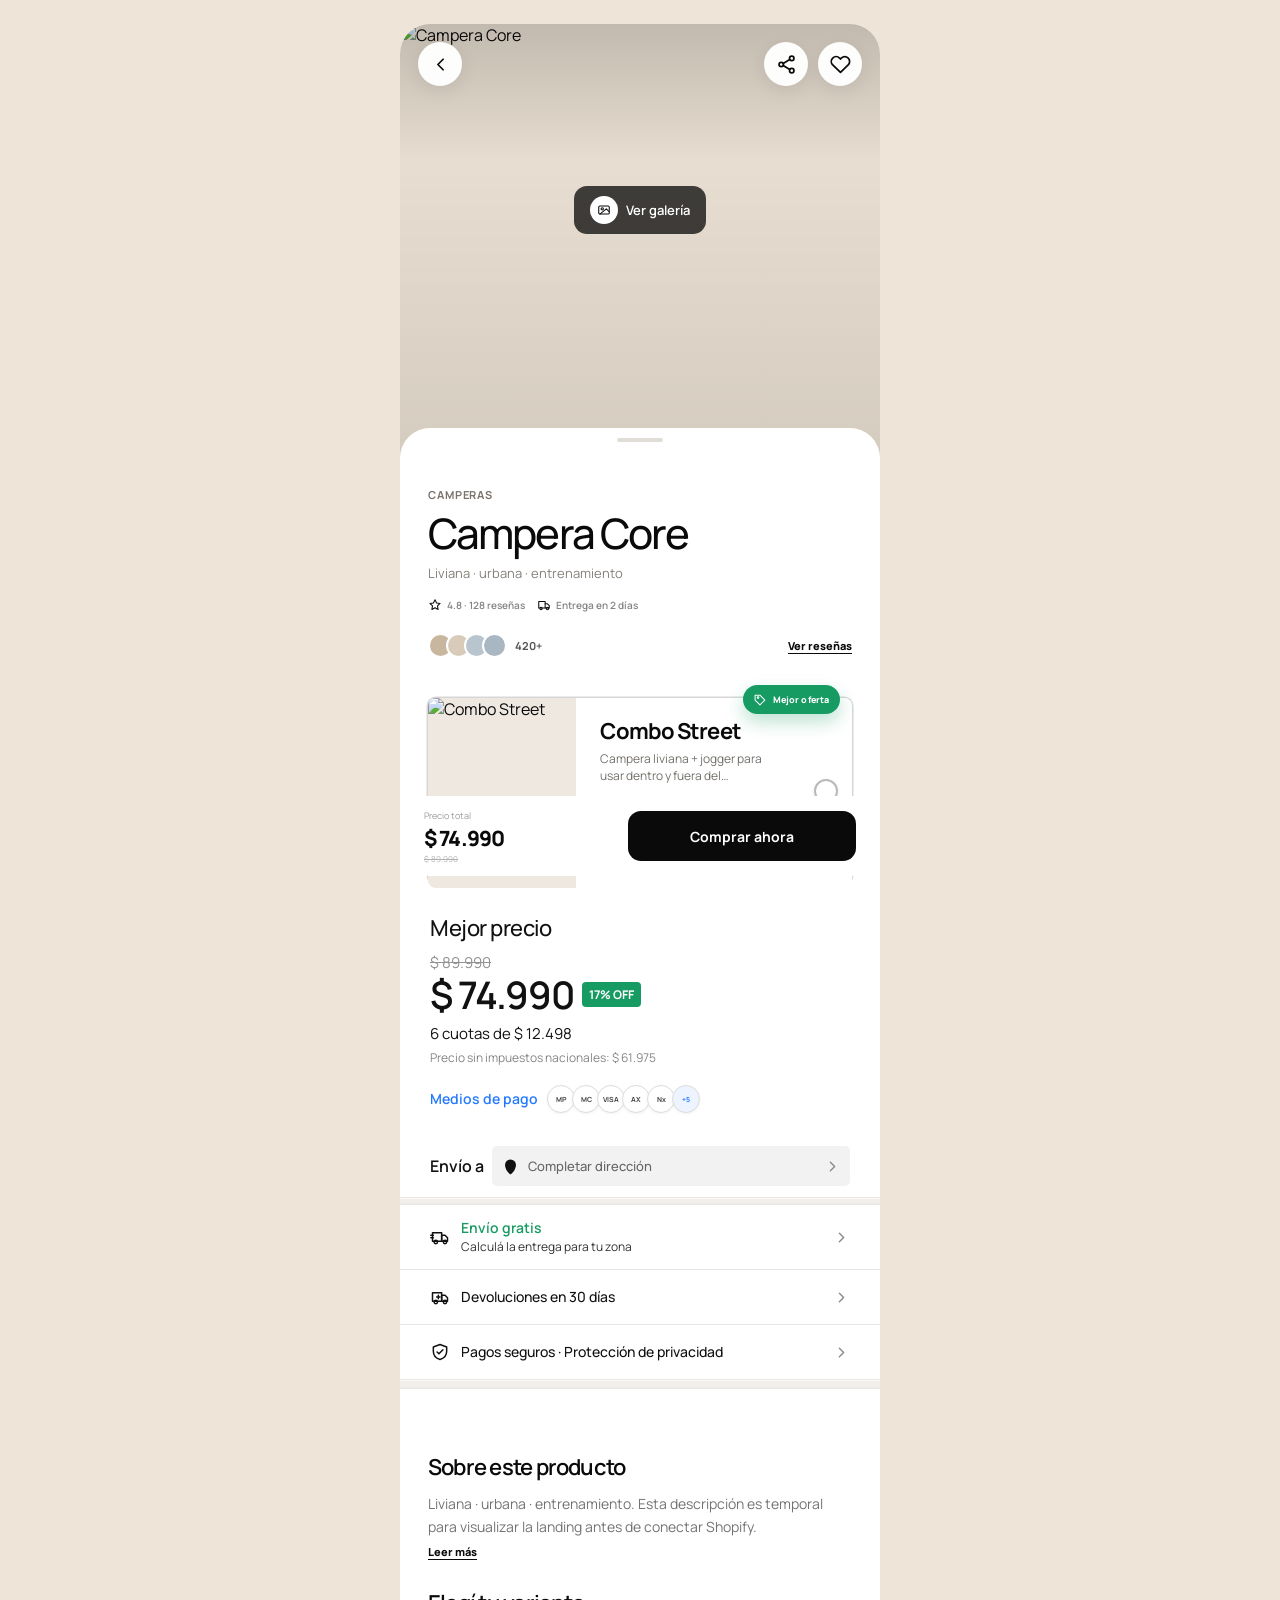
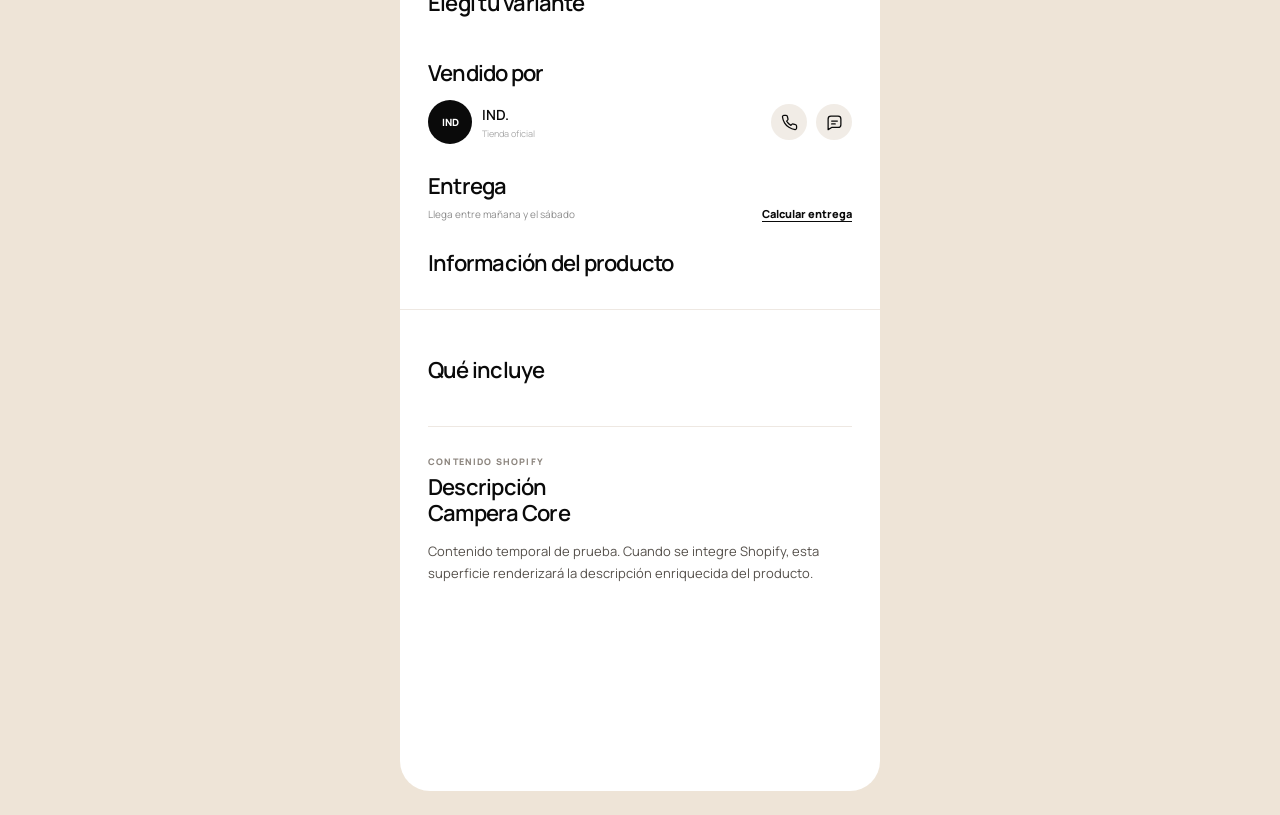
==== product.html @ dbec980e "chore: bust offer module cache for floating hint fix" ====
<!doctype html>
<html lang="es">
<head>
  <meta charset="utf-8" />
  <meta name="viewport" content="width=device-width, initial-scale=1, viewport-fit=cover" />
  <meta name="theme-color" content="#eee4d7" />
  <meta name="indumentary-build" content="20261031-2200" />
  <title>Campera Core · Indumentary</title>
  <meta name="description" content="Detalle de producto de Indumentary, preparado para Shopify y Protocol Data." />
  <link rel="preconnect" href="https://fonts.googleapis.com" />
  <link rel="preconnect" href="https://fonts.gstatic.com" crossorigin />
  <link href="https://fonts.googleapis.com/css2?family=Manrope:wght@400;500;600;700;800&display=swap" rel="stylesheet" />
  <link rel="stylesheet" href="./css/base.css?v=20261030-1812" />
  <link rel="stylesheet" href="./css/product.css?v=20261030-1812" />
  <link rel="stylesheet" href="./css/product-support-camping.css?v=20261030-1812" />
  <link rel="stylesheet" href="./css/product-combos-v1.css?v=20261031-2145" />
</head>
<body class="product-body">
  <div class="product-shell">
    <header class="product-hero">
      <img id="productImage" class="product-hero__image" src="https://images.unsplash.com/photo-1556821840-3a63f95609a7?auto=format&fit=crop&w=1200&q=86" alt="Campera Core" />
      <div class="product-hero__shade"></div>
      <div class="product-topbar">
        <a class="round-control" href="./index.html" aria-label="Volver"><svg viewBox="0 0 24 24" aria-hidden="true"><path d="m15 18-6-6 6-6"/></svg></a>
        <div class="product-topbar__actions">
          <button id="shareButton" class="round-control" type="button" aria-label="Compartir"><svg viewBox="0 0 24 24" aria-hidden="true"><circle cx="18" cy="5" r="2.5"/><circle cx="6" cy="12" r="2.5"/><circle cx="18" cy="19" r="2.5"/><path d="m8.2 10.8 7.5-4.4M8.2 13.2l7.5 4.4"/></svg></button>
          <button id="favoriteButton" class="round-control" type="button" aria-label="Favorito"><svg viewBox="0 0 24 24" aria-hidden="true"><path d="M20.8 4.6a5.5 5.5 0 0 0-7.8 0L12 5.7l-1.1-1.1a5.5 5.5 0 0 0-7.8 7.8L12 21l8.8-8.6a5.5 5.5 0 0 0 0-7.8Z"/></svg></button>
        </div>
      </div>
      <button class="gallery-pill" id="galleryButton" type="button" aria-label="Ver galería"><span class="gallery-pill__icon"><svg viewBox="0 0 24 24" aria-hidden="true"><rect x="3" y="5" width="18" height="14" rx="2"/><circle cx="9" cy="10" r="2"/><path d="m21 15-5-5L5 19"/></svg></span><span>Ver galería</span></button>
    </header>

    <main class="product-sheet">
      <div class="product-sheet__handle" aria-hidden="true"></div>
      <div id="thumbnailRail" class="thumbnail-rail" aria-label="Imágenes del producto"></div>

      <section class="product-intro">
        <span id="productCategory" class="product-category">Camperas</span>
        <h1 id="productTitle">Campera Core</h1>
        <p id="productSubtitle" class="product-subtitle">Liviana · urbana · entrenamiento</p>
        <div class="product-facts">
          <span class="fact-item"><svg viewBox="0 0 24 24" aria-hidden="true"><path d="m12 3 2.7 5.5 6 .9-4.4 4.2 1 6-5.3-2.8-5.3 2.8 1-6-4.4-4.2 6-.9L12 3Z"/></svg><span id="productRating">4.8 · 128 reseñas</span></span>
          <span class="fact-item"><svg viewBox="0 0 24 24" aria-hidden="true"><path d="M3 6h11v11H3z"/><path d="M14 10h4l3 3v4h-7"/><circle cx="7" cy="18" r="2"/><circle cx="18" cy="18" r="2"/></svg><span id="deliveryShort">Entrega en 2 días</span></span>
        </div>
        <div class="social-row">
          <div class="buyers-cluster"><span class="buyer-avatars" aria-hidden="true"><i></i><i></i><i></i><i></i></span><span id="productBuyers" class="buyers-count">420+</span></div>
          <button class="reviews-link" type="button" id="reviewsButton">Ver reseñas</button>
        </div>
      </section>

      <section class="detail-section" id="detailSection"><h2>Sobre este producto</h2><p id="productShortDescription">Liviana · urbana · entrenamiento. Esta descripción es temporal para visualizar la landing antes de conectar Shopify.</p><button id="readMoreButton" class="inline-link" type="button">Leer más</button></section>
      <section class="variant-section"><h2>Elegí tu variante</h2><div id="productOptions" class="product-options"></div></section>

      <section class="offer-section" aria-labelledby="offerSectionTitle">
        <h2 id="offerSectionTitle">Ofertas disponibles</h2>
        <div id="offerList" class="offer-list">
          <article class="product-combo-card" data-combo-id="combo-training" role="button" tabindex="0" aria-pressed="false">
            <div class="product-combo-card__media"><img src="https://images.unsplash.com/photo-1517836357463-d25dfeac3438?auto=format&fit=crop&w=900&q=82" alt="Combo Training" loading="lazy" /></div>
            <div class="product-combo-card__content">
              <h3>Combo Training</h3>
              <p>Camiseta técnica + pantalón + medias deportivas.</p>
              <div class="stars" aria-label="5 de 5 estrellas">★★★★★</div>
              <div class="product-combo-card__price-row"><strong class="product-combo-card__price">$ 89.990</strong><span class="product-combo-card__compare">$ 112.000</span></div>
              <button class="product-combo-card__details" type="button" data-combo-details="combo-training">Ver detalles <svg viewBox="0 0 24 24" aria-hidden="true"><path d="m9 18 6-6-6-6"/></svg></button>
            </div>
          </article>

          <article class="product-combo-card" data-combo-id="combo-street" role="button" tabindex="0" aria-pressed="false">
            <span class="product-combo-card__best"><svg viewBox="0 0 24 24" aria-hidden="true"><path d="M20 13 11 22l-9-9V4h9l9 9Z"/><circle cx="7.5" cy="8.5" r="1.5"/></svg>Mejor oferta</span>
            <div class="product-combo-card__media"><img src="https://images.unsplash.com/photo-1523398002811-999ca8dec234?auto=format&fit=crop&w=900&q=82" alt="Combo Street" loading="lazy" /></div>
            <div class="product-combo-card__content">
              <h3>Combo Street</h3>
              <p>Campera liviana + jogger para usar dentro y fuera del entrenamiento.</p>
              <div class="stars" aria-label="5 de 5 estrellas">★★★★★</div>
              <div class="product-combo-card__price-row"><strong class="product-combo-card__price">$ 124.900</strong><span class="product-combo-card__compare">$ 149.500</span></div>
              <button class="product-combo-card__details" type="button" data-combo-details="combo-street">Ver detalles <svg viewBox="0 0 24 24" aria-hidden="true"><path d="m9 18 6-6-6-6"/></svg></button>
            </div>
          </article>

          <article class="product-combo-card" data-combo-id="combo-match" role="button" tabindex="0" aria-pressed="false">
            <div class="product-combo-card__media"><img src="https://images.unsplash.com/photo-1579952363873-27f3bade9f55?auto=format&fit=crop&w=900&q=82" alt="Combo Match Day" loading="lazy" /></div>
            <div class="product-combo-card__content">
              <h3>Combo Match Day</h3>
              <p>Camiseta + medias + botines para llegar listo a la cancha.</p>
              <div class="stars" aria-label="5 de 5 estrellas">★★★★★</div>
              <div class="product-combo-card__price-row"><strong class="product-combo-card__price">$ 159.900</strong><span class="product-combo-card__compare">$ 188.000</span></div>
              <button class="product-combo-card__details" type="button" data-combo-details="combo-match">Ver detalles <svg viewBox="0 0 24 24" aria-hidden="true"><path d="m9 18 6-6-6-6"/></svg></button>
            </div>
          </article>
        </div>
      </section>

      <section class="seller-section">
        <h2>Vendido por</h2>
        <div class="seller-row">
          <div class="seller-identity"><div class="seller-avatar">IND</div><div><strong id="sellerName">IND.</strong><span id="sellerSubtitle">Tienda oficial</span></div></div>
          <div class="seller-actions">
            <button id="phoneSupportButton" type="button" aria-label="Consultar por teléfono"><svg viewBox="0 0 24 24" aria-hidden="true"><path d="M22 16.9v3a2 2 0 0 1-2.2 2 19.8 19.8 0 0 1-8.6-3.1 19.5 19.5 0 0 1-6-6A19.8 19.8 0 0 1 2.1 4.2 2 2 0 0 1 4.1 2h3a2 2 0 0 1 2 1.7c.1 1 .4 2 .7 2.9a2 2 0 0 1-.5 2.1L8 10a16 16 0 0 0 6 6l1.3-1.3a2 2 0 0 1 2.1-.5c1 .3 1.9.6 2.9.7a2 2 0 0 1 1.7 2Z"/></svg></button>
            <button id="productSupportButton" type="button" aria-label="Consultar por este producto"><svg viewBox="0 0 24 24" aria-hidden="true"><path d="M21 15a4 4 0 0 1-4 4H8l-5 3V7a4 4 0 0 1 4-4h10a4 4 0 0 1 4 4v8Z"/><path d="M8 10h8M8 14h5"/></svg></button>
          </div>
        </div>
      </section>

      <section class="delivery-section"><div><h2>Entrega</h2><p id="deliveryLabel">Llega entre mañana y el sábado</p></div><button id="locationTrigger" class="inline-link" type="button">Calcular entrega</button></section>
      <section class="tabs-section"><h2>Información del producto</h2><div class="tabs-sticky-shell"><div id="tabsRail" class="tabs-rail" role="tablist" aria-label="Información del producto"></div></div><div id="tabPanel" class="tab-panel rich-content" role="tabpanel"></div></section>
      <section class="features-section"><h2>Qué incluye</h2><div id="featureGrid" class="feature-list"></div></section>
      <section class="description-section" aria-labelledby="descriptionTitle"><span class="description-eyebrow">CONTENIDO SHOPIFY</span><h2 id="descriptionTitle">Descripción</h2><div id="productDescription" class="rich-content product-description"><h2>Campera Core</h2><p>Contenido temporal de prueba. Cuando se integre Shopify, esta superficie renderizará la descripción enriquecida del producto.</p></div></section>
    </main>

    <div class="purchase-bar"><div class="purchase-price"><span>Precio total</span><strong id="productPrice">$ 74.990</strong><small id="oldPrice">$ 89.990</small></div><button id="addToCart" class="buy-button" type="button">Comprar ahora</button></div>

    <div id="productSupportBackdrop" class="product-support-backdrop" hidden>
      <section id="productSupportSheet" class="product-support-sheet" role="dialog" aria-modal="true" aria-label="Consulta sobre producto">
        <div class="product-support-product-header"><div class="product-support-sheet__handle" aria-hidden="true"></div><div class="product-support-product-header__row"><img id="supportProductImage" alt="" /><div class="product-support-product-header__copy"><strong id="supportProductTitle">Campera Core</strong><small id="supportProductPrice">$ 74.990</small></div><button id="closeProductSupport" class="product-support-sheet__close" type="button" aria-label="Cerrar">×</button></div></div>
        <div class="product-support-sheet__body">
          <div id="productSupportFormView">
            <form id="productSupportForm" class="product-support-form" novalidate>
              <div class="product-support-field"><label for="productSupportName">Nombre y Apellido</label><input id="productSupportName" name="name" type="text" autocomplete="name" placeholder="Nombre completo" /><span id="productSupportNameError" class="product-support-error" hidden></span></div>
              <div class="product-support-field"><label for="productSupportEmail">Correo</label><input id="productSupportEmail" name="email" type="email" autocomplete="email" placeholder="tu@email.com" /><span id="productSupportEmailError" class="product-support-error" hidden></span></div>
              <button class="product-support-submit" type="submit">Contactar</button>
            </form>
            <p class="product-support-note">Tus datos se usan para identificar esta consulta dentro de la sesión actual.</p>
          </div>
          <div id="productSupportChatView" class="product-support-chat" hidden>
            <div class="product-support-chat__notices"><div class="product-support-chat__notice"><p>En esta versión de prueba, el chat se mantiene mientras esta sesión del navegador siga activa. Si cerrás la pestaña, puede perderse.</p></div><div class="product-support-chat__notice product-support-chat__notice--security"><p>Si hiciste una compra, no podemos darte información sensible sobre ella hasta validar tu identidad.</p></div></div>
            <div id="productSupportMessages" class="product-support-messages" aria-live="polite"></div>
            <div id="productSupportQuickQuestions" class="product-support-quick-questions" aria-label="Preguntas sugeridas"></div>
            <form id="productSupportMessageForm" class="product-support-composer" novalidate><input id="productSupportMessageInput" type="text" autocomplete="off" maxlength="800" placeholder="Escribí tu mensaje..." aria-label="Escribí tu mensaje" /><button type="submit">Enviar</button></form>
          </div>
        </div>
      </section>
    </div>

    <div id="locationBackdrop" class="location-backdrop" hidden>
      <section class="location-sheet" role="dialog" aria-modal="true" aria-labelledby="locationTitle"><div class="product-support-sheet__handle" aria-hidden="true"></div><div class="location-sheet__heading"><div><span>UBICACIÓN DE ENVÍO</span><h2 id="locationTitle">¿A dónde lo enviamos?</h2></div><button id="locationClose" type="button" aria-label="Cerrar">×</button></div><form id="locationForm" novalidate><label for="postalCode">Código postal</label><input id="postalCode" type="text" maxlength="8" placeholder="Ej. 1414 o C1414ABC" required /><label for="streetAddress">Dirección <span>opcional</span></label><input id="streetAddress" type="text" maxlength="120" placeholder="Calle y altura" /><button type="submit">Guardar ubicación</button></form></section>
    </div>

    <div id="toast" class="toast product-toast" role="status" aria-live="polite"></div>
  </div>

  <script defer src="./js/product-runtime-v4.js?v=20261030-1812"></script>
  <script defer src="./js/product-support-camping-v1.js?v=20261030-1812"></script>
  <script defer src="./js/product-combos-v1.js?v=20261031-2200"></script>
  <script defer src="./js/product-commercial-v1.js?v=20261031-2145"></script>
</body>
</html>
---- css/base.css ----
:root {
  --font-family: "Manrope", system-ui, -apple-system, BlinkMacSystemFont, "Segoe UI", sans-serif;
  --page: #eee4d7;
  --surface: #ffffff;
  --ink: #0a0a0a;
  --muted: #6f6f6f;
  --line: #d6d6d6;
  --soft: #e2e2e2;
  --green: #1f7a43;
  --header-height: 72px;
  --radius: 8px;
  --content-max: 1240px;
}

* { box-sizing: border-box; }

html { scroll-behavior: smooth; background: var(--page); }

body {
  margin: 0;
  min-width: 320px;
  background: var(--page);
  color: var(--ink);
  font-family: var(--font-family);
  -webkit-font-smoothing: antialiased;
  text-rendering: optimizeLegibility;
}

body.no-scroll { overflow: hidden; }

button, input, textarea, select { font: inherit; }
button, a { -webkit-tap-highlight-color: transparent; }
button { color: inherit; }
a { color: inherit; text-decoration: none; }
img, svg { display: block; }
img { max-width: 100%; }
svg {
  width: 1em;
  height: 1em;
  fill: none;
  stroke: currentColor;
  stroke-width: 1.8;
  stroke-linecap: round;
  stroke-linejoin: round;
}

button { border: 0; }

.sr-only {
  position: absolute;
  width: 1px;
  height: 1px;
  padding: 0;
  margin: -1px;
  overflow: hidden;
  clip: rect(0, 0, 0, 0);
  white-space: nowrap;
  border: 0;
}

.site-shell { min-height: 100vh; }

.site-header {
  position: sticky;
  z-index: 80;
  top: 0;
  display: grid;
  height: var(--header-height);
  grid-template-columns: 48px 1fr 48px;
  align-items: center;
  gap: 12px;
  padding: 0 max(16px, calc((100vw - var(--content-max)) / 2));
  background: var(--ink);
  color: #fff;
}

.icon-button,
.cart-button {
  display: inline-grid;
  width: 44px;
  height: 44px;
  place-items: center;
  border-radius: 50%;
  background: transparent;
  cursor: pointer;
}

.icon-button svg,
.cart-button svg { width: 23px; height: 23px; }

.icon-button--inverse,
.cart-button { color: #fff; }

.utility-logo {
  justify-self: center;
  color: #fff;
  font-size: 20px;
  font-weight: 800;
  letter-spacing: .14em;
}

.utility-logo--dark { color: var(--ink); }
.utility-logo--footer { justify-self: start; color: #fff; }

.cart-button { position: relative; justify-self: end; }

.cart-count {
  position: absolute;
  top: 4px;
  right: 1px;
  display: grid;
  min-width: 18px;
  height: 18px;
  place-items: center;
  padding: 0 5px;
  border: 2px solid var(--ink);
  border-radius: 999px;
  background: #fff;
  color: var(--ink);
  font-size: 9px;
  font-weight: 800;
}

.page-content {
  width: min(100%, var(--content-max));
  margin: 0 auto;
  padding: 16px 20px 40px;
}

.button {
  display: inline-flex;
  min-height: 44px;
  align-items: center;
  justify-content: center;
  padding: 0 18px;
  border-radius: 6px;
  cursor: pointer;
  font-size: 13px;
  font-weight: 700;
}

.button--light { background: #fff; color: var(--ink); }
.button--dark { background: var(--ink); color: #fff; }
.button--secondary { background: var(--soft); color: var(--ink); }

.eyebrow {
  display: inline-block;
  color: rgba(255,255,255,.72);
  font-size: 11px;
  font-weight: 800;
  letter-spacing: .16em;
}

.eyebrow--dark { color: #777; }

.overlay,
.modal-backdrop {
  position: fixed;
  z-index: 100;
  inset: 0;
  background: rgba(0,0,0,.44);
}

.overlay[hidden],
.modal-backdrop[hidden] { display: none; }

.toast {
  position: fixed;
  z-index: 180;
  right: 18px;
  bottom: 18px;
  left: 18px;
  width: min(460px, calc(100% - 36px));
  margin: 0 auto;
  padding: 12px 16px;
  border-radius: 8px;
  background: var(--ink);
  color: #fff;
  font-size: 12px;
  font-weight: 600;
  text-align: center;
  opacity: 0;
  pointer-events: none;
  transform: translateY(8px);
  transition: opacity 160ms ease, transform 160ms ease;
}

.toast.is-visible {
  opacity: 1;
  transform: translateY(0);
}

/* Mobile merchandising rails are clipped only by the physical viewport.
   Initial/final alignment is supplied by the first/last item margins rather
   than internal rail padding, so cards can visually travel to the phone edge. */
@media (max-width: 720px) {
  :root { --header-height: 64px; }
  .site-header { padding: 0 12px; }
  .page-content { padding: 12px 12px 28px; }

  .category-scroller,
  .combo-scroller {
    width: calc(100% + 24px);
    margin-right: -12px;
    margin-left: -12px;
    padding-right: 0;
    padding-left: 0;
    scroll-padding-inline: 12px;
  }

  .category-scroller > :first-child,
  .combo-scroller > :first-child {
    margin-left: 12px;
  }

  .category-scroller > :last-child,
  .combo-scroller > :last-child {
    margin-right: 12px;
  }
}

@media (prefers-reduced-motion: reduce) {
  *, *::before, *::after {
    scroll-behavior: auto !important;
    animation-duration: .01ms !important;
    transition-duration: .01ms !important;
  }
}
---- css/product.css ----
.product-body {
  background: var(--page);
}

.product-shell {
  position: relative;
  width: min(100%, 480px);
  min-height: 100vh;
  margin: 0 auto;
  padding-bottom: calc(82px + env(safe-area-inset-bottom));
  background: #fff;
}

.product-hero {
  position: relative;
  height: min(48vh, 510px);
  min-height: 360px;
  overflow: hidden;
  background: #e7ddd0;
}

.product-hero__image {
  width: 100%;
  height: 100%;
  object-fit: cover;
}

.product-hero__shade {
  position: absolute;
  inset: 0;
  background: linear-gradient(180deg, rgba(0,0,0,.16) 0%, rgba(0,0,0,0) 32%, rgba(0,0,0,.08) 100%);
  pointer-events: none;
}

.product-topbar {
  position: absolute;
  z-index: 5;
  top: max(18px, env(safe-area-inset-top));
  right: 18px;
  left: 18px;
  display: flex;
  align-items: center;
  justify-content: space-between;
}

.product-topbar__actions {
  display: flex;
  gap: 10px;
}

.round-control {
  display: grid;
  width: 44px;
  height: 44px;
  place-items: center;
  border-radius: 50%;
  background: rgba(255,255,255,.96);
  color: var(--ink);
  cursor: pointer;
  box-shadow: 0 5px 18px rgba(0,0,0,.08);
  backdrop-filter: blur(8px);
}

.round-control svg {
  width: 21px;
  height: 21px;
  stroke-width: 2;
}

.round-control.is-favorite svg {
  fill: currentColor;
}

.gallery-pill {
  position: absolute;
  z-index: 5;
  top: 43%;
  left: 50%;
  display: inline-flex;
  min-height: 48px;
  align-items: center;
  gap: 8px;
  padding: 0 16px;
  border-radius: 13px;
  background: rgba(10,10,10,.76);
  color: #fff;
  cursor: pointer;
  transform: translate(-50%, -50%);
  backdrop-filter: blur(8px);
  font-size: 13px;
  font-weight: 600;
}

.gallery-pill__icon {
  display: grid;
  width: 28px;
  height: 28px;
  place-items: center;
  border-radius: 50%;
  background: #fff;
  color: var(--ink);
}

.gallery-pill__icon svg {
  width: 14px;
  height: 14px;
}

.product-sheet {
  position: relative;
  z-index: 10;
  margin-top: -28px;
  padding: 10px 28px 112px;
  border-radius: 30px 30px 0 0;
  background: #fff;
}

.product-sheet__handle,
.product-support-sheet__handle {
  width: 46px;
  height: 4px;
  margin: 0 auto 20px;
  border-radius: 999px;
  background: #e1ddd7;
}

.thumbnail-rail {
  display: flex;
  gap: 9px;
  margin: 0 -28px 22px;
  overflow-x: auto;
  padding: 0 28px 3px;
  scrollbar-width: none;
}

.thumbnail-rail::-webkit-scrollbar,
.tabs-rail::-webkit-scrollbar {
  display: none;
}

.thumbnail-button {
  width: 64px;
  height: 64px;
  flex: 0 0 64px;
  overflow: hidden;
  padding: 0;
  border: 1px solid #ece6df;
  border-radius: 12px;
  background: #f5f0e9;
  cursor: pointer;
}

.thumbnail-button.is-active {
  border-color: var(--ink);
  box-shadow: inset 0 0 0 1px var(--ink);
}

.thumbnail-button img {
  width: 100%;
  height: 100%;
  object-fit: cover;
}

.product-category {
  display: block;
  margin-bottom: 9px;
  color: #7a736c;
  font-size: 11px;
  font-weight: 700;
  letter-spacing: .08em;
  text-transform: uppercase;
}

.product-intro h1 {
  margin: 0;
  font-size: clamp(32px, 9vw, 42px);
  font-weight: 500;
  line-height: 1.08;
  letter-spacing: -.045em;
}

.product-subtitle {
  margin: 8px 0 0;
  color: #85807a;
  font-size: 13px;
  line-height: 1.5;
}

.product-facts {
  display: flex;
  align-items: center;
  flex-wrap: wrap;
  gap: 12px;
  margin-top: 14px;
}

.fact-item {
  display: inline-flex;
  align-items: center;
  gap: 5px;
  color: #848484;
  font-size: 10px;
  font-weight: 600;
}

.fact-item svg {
  width: 14px;
  height: 14px;
  color: var(--ink);
}

.social-row {
  display: flex;
  align-items: center;
  justify-content: space-between;
  gap: 14px;
  margin-top: 21px;
}

.buyers-cluster {
  display: flex;
  align-items: center;
  gap: 8px;
}

.buyer-avatars {
  display: flex;
}

.buyer-avatars i {
  width: 25px;
  height: 25px;
  margin-left: -7px;
  border: 2px solid #fff;
  border-radius: 50%;
  background: #d7cbbb;
}

.buyer-avatars i:first-child { margin-left: 0; background: #c8b69f; }
.buyer-avatars i:nth-child(2) { background: #d8cbb9; }
.buyer-avatars i:nth-child(3) { background: #b8c5ce; }
.buyer-avatars i:nth-child(4) { background: #a8b7c2; }

.buyers-count {
  color: #555;
  font-size: 11px;
  font-weight: 700;
}

.reviews-link,
.inline-link {
  padding: 0;
  background: transparent;
  color: var(--ink);
  cursor: pointer;
  font-size: 11px;
  font-weight: 800;
  text-decoration: underline;
  text-underline-offset: 3px;
}

.detail-section,
.variant-section,
.offer-section,
.seller-section,
.delivery-section,
.tabs-section,
.features-section,
.description-section {
  margin-top: 30px;
}

.detail-section h2,
.variant-section h2,
.offer-section h2,
.seller-section h2,
.delivery-section h2,
.tabs-section h2,
.features-section h2,
.description-section h2 {
  margin: 0;
  color: var(--ink);
  font-size: 22px;
  font-weight: 600;
  line-height: 1.18;
  letter-spacing: -.035em;
}

.detail-section p {
  display: -webkit-box;
  overflow: hidden;
  margin: 12px 0 0;
  color: #737373;
  font-size: 14px;
  line-height: 1.62;
  -webkit-box-orient: vertical;
  -webkit-line-clamp: 3;
}

.detail-section.is-expanded p {
  display: block;
}

.detail-section .inline-link {
  margin-top: 6px;
}

.product-options {
  display: grid;
  gap: 22px;
  margin-top: 14px;
}

.option-group {
  display: grid;
  gap: 10px;
}

.option-heading {
  display: flex;
  align-items: baseline;
  justify-content: space-between;
  gap: 12px;
}

.option-heading strong {
  font-size: 12px;
}

.option-heading span {
  color: #9a938c;
  font-size: 9px;
}

.option-values {
  display: flex;
  gap: 9px;
  flex-wrap: wrap;
}

.option-button {
  min-width: 48px;
  height: 42px;
  padding: 0 12px;
  border: 1px solid #e3ddd6;
  border-radius: 10px;
  background: #fff;
  cursor: pointer;
  font-size: 11px;
  font-weight: 700;
}

.option-button.is-selected {
  border-color: var(--ink);
  background: var(--ink);
  color: #fff;
}

.color-image-button {
  width: 72px;
  height: 72px;
  flex: 0 0 72px;
  overflow: hidden;
  padding: 0;
  border: 1px solid #e8e1da;
  border-radius: 12px;
  background: #f6f2ed;
  cursor: pointer;
}

.color-image-button.is-selected {
  border-color: var(--ink);
  box-shadow: inset 0 0 0 1px var(--ink);
}

.color-image-button img {
  width: 100%;
  height: 100%;
  object-fit: cover;
}

.offer-list {
  display: grid;
  gap: 10px;
  margin-top: 14px;
}

.offer-card {
  position: relative;
  display: grid;
  width: 100%;
  grid-template-columns: minmax(0,1fr) auto;
  align-items: center;
  gap: 12px;
  padding: 15px 16px;
  border: 1px solid #e3ddd6;
  border-radius: 12px;
  background: #fff;
  cursor: pointer;
  text-align: left;
}

.offer-card.is-selected {
  border-color: var(--ink);
  box-shadow: inset 0 0 0 1px var(--ink);
}

.offer-card__copy strong,
.offer-card__copy span,
.offer-card__price strong,
.offer-card__price span {
  display: block;
}

.offer-card__copy strong { font-size: 13px; }
.offer-card__copy span { margin-top: 3px; color: #77716a; font-size: 10px; }
.offer-card__price { text-align: right; }
.offer-card__price strong { font-size: 16px; }
.offer-card__price span { margin-top: 2px; color: #9b958e; font-size: 9px; text-decoration: line-through; }

.offer-badge {
  position: absolute;
  top: -8px;
  right: 12px;
  padding: 4px 8px;
  border-radius: 999px;
  background: var(--ink);
  color: #fff;
  font-size: 8px;
  font-weight: 800;
}

.seller-row {
  display: flex;
  align-items: center;
  justify-content: space-between;
  gap: 14px;
  margin-top: 13px;
}

.seller-identity {
  display: flex;
  min-width: 0;
  align-items: center;
  gap: 10px;
}

.seller-avatar {
  display: grid;
  width: 44px;
  height: 44px;
  flex: 0 0 44px;
  place-items: center;
  border-radius: 50%;
  background: var(--ink);
  color: #fff;
  font-size: 10px;
  font-weight: 800;
}

.seller-identity strong,
.seller-identity span { display: block; }
.seller-identity strong { font-size: 14px; font-weight: 600; }
.seller-identity span { margin-top: 3px; color: #aaa; font-size: 9px; }

.seller-actions {
  display: flex;
  gap: 9px;
}

.seller-actions button {
  display: grid;
  width: 36px;
  height: 36px;
  place-items: center;
  border-radius: 50%;
  background: #f1ece6;
  color: var(--ink);
  cursor: pointer;
}

.seller-actions svg { width: 17px; height: 17px; }

.delivery-section {
  display: flex;
  align-items: flex-end;
  justify-content: space-between;
  gap: 16px;
}

.delivery-section p {
  margin: 7px 0 0;
  color: #8d8d8d;
  font-size: 10px;
}

.tabs-sticky-shell {
  position: sticky;
  z-index: 40;
  top: 0;
  margin: 12px -28px 0;
  overflow: hidden;
  border-bottom: 1px solid #eee8e2;
  background: rgba(255,255,255,.96);
  backdrop-filter: blur(10px);
}

.tabs-rail {
  display: flex;
  gap: 4px;
  overflow-x: auto;
  padding: 10px 28px;
  scrollbar-width: none;
}

.tab-button {
  min-height: 38px;
  flex: 0 0 auto;
  padding: 0 13px;
  border-radius: 9px;
  background: transparent;
  color: #77716a;
  cursor: pointer;
  font-size: 10px;
  font-weight: 800;
}

.tab-button[aria-selected="true"] {
  background: var(--ink);
  color: #fff;
}

.tab-panel {
  padding: 18px 0 0;
}

.feature-list {
  display: grid;
  gap: 9px;
  margin-top: 12px;
}

.feature-item {
  display: flex;
  align-items: center;
  gap: 9px;
  color: #767676;
  font-size: 13px;
  line-height: 1.4;
}

.feature-item__check {
  display: grid;
  width: 22px;
  height: 22px;
  flex: 0 0 22px;
  place-items: center;
  border-radius: 50%;
  background: #f0ebe4;
  color: var(--ink);
}

.feature-item__check svg { width: 12px; height: 12px; }

.description-section {
  padding-top: 28px;
  border-top: 1px solid #eee8e2;
}

.description-eyebrow {
  display: block;
  margin-bottom: 7px;
  color: #8c857e;
  font-size: 9px;
  font-weight: 800;
  letter-spacing: .13em;
}

.rich-content {
  color: #55504b;
  font-size: 13px;
  line-height: 1.7;
}

.rich-content h2,
.rich-content h3,
.rich-content h4 {
  color: var(--ink);
}

.rich-content ul,
.rich-content ol {
  padding-left: 20px;
}

.rich-content table {
  width: 100%;
  border-collapse: collapse;
  margin-top: 12px;
}

.rich-content th,
.rich-content td {
  padding: 9px 7px;
  border-bottom: 1px solid #e8e1d9;
  text-align: left;
  font-size: 10px;
}

.purchase-bar {
  position: fixed;
  z-index: 70;
  right: 0;
  bottom: 0;
  left: 0;
  display: grid;
  width: min(100%, 480px);
  min-height: calc(80px + env(safe-area-inset-bottom));
  grid-template-columns: minmax(0,1fr) 1.2fr;
  align-items: center;
  gap: 14px;
  margin: 0 auto;
  padding: 10px 24px calc(10px + env(safe-area-inset-bottom));
  background: #fff;
}

.purchase-price span,
.purchase-price strong,
.purchase-price small { display: block; }
.purchase-price span { color: #9a9a9a; font-size: 9px; }
.purchase-price strong { margin-top: 2px; color: var(--ink); font-size: 21px; font-weight: 800; letter-spacing: -.04em; }
.purchase-price small { margin-top: 1px; color: #b0b0b0; font-size: 8px; text-decoration: line-through; }

.buy-button {
  min-height: 50px;
  border-radius: 13px;
  background: var(--ink);
  color: #fff;
  cursor: pointer;
  font-size: 14px;
  font-weight: 700;
}

.product-toast {
  bottom: calc(88px + env(safe-area-inset-bottom));
}

.product-support-backdrop,
.location-backdrop {
  position: fixed;
  z-index: 180;
  inset: 0;
  display: flex;
  align-items: flex-end;
  justify-content: center;
  background: rgba(10,10,10,.44);
  opacity: 0;
  transition: opacity 180ms ease;
}

.product-support-backdrop[hidden],
.location-backdrop[hidden] {
  display: none !important;
}

.product-support-backdrop.is-open,
.location-backdrop.is-open {
  opacity: 1;
}

.product-support-sheet,
.location-sheet {
  width: min(100%, 480px);
  max-height: min(88vh, 760px);
  overflow-y: auto;
  padding: 10px 22px calc(24px + env(safe-area-inset-bottom));
  border-radius: 28px 28px 0 0;
  background: var(--page);
  transform: translateY(28px);
  transition: transform 180ms ease;
}

.product-support-backdrop.is-open .product-support-sheet,
.location-backdrop.is-open .location-sheet {
  transform: translateY(0);
}

.product-support-product-header__row {
  display: grid;
  grid-template-columns: 54px minmax(0,1fr) 38px;
  align-items: center;
  gap: 12px;
}

.product-support-product-header__row img {
  width: 54px;
  height: 54px;
  border-radius: 12px;
  object-fit: cover;
  background: #fff;
}

.product-support-product-header__copy strong,
.product-support-product-header__copy small {
  display: block;
}

.product-support-product-header__copy strong { font-size: 13px; }
.product-support-product-header__copy small { margin-top: 3px; color: #777; font-size: 10px; }

.product-support-sheet__close,
.location-sheet__heading button {
  display: grid;
  width: 36px;
  height: 36px;
  place-items: center;
  border-radius: 50%;
  background: #fff;
  cursor: pointer;
  font-size: 22px;
}

.product-support-sheet__body {
  margin-top: 20px;
}

.product-support-form,
.location-sheet form {
  display: grid;
  gap: 14px;
}

.product-support-field {
  display: grid;
  gap: 6px;
}

.product-support-field label,
.location-sheet label {
  font-size: 10px;
  font-weight: 800;
}

.product-support-field input,
.location-sheet input {
  width: 100%;
  min-height: 48px;
  padding: 0 13px;
  border: 1px solid #d8d1ca;
  border-radius: 10px;
  background: #fff;
  outline: 0;
}

.product-support-submit,
.location-sheet form > button {
  min-height: 48px;
  border-radius: 12px;
  background: var(--ink);
  color: #fff;
  cursor: pointer;
  font-size: 12px;
  font-weight: 800;
}

.product-support-note {
  margin: 12px 0 0;
  color: #817a73;
  font-size: 9px;
  line-height: 1.45;
}

.product-support-error {
  color: #9d2e2e;
  font-size: 9px;
}

.product-support-chat__notices {
  display: grid;
  gap: 8px;
  margin-bottom: 14px;
}

.product-support-chat__notice {
  padding: 10px 12px;
  border-radius: 10px;
  background: #fff;
  color: #746e68;
  font-size: 9px;
  line-height: 1.45;
}

.product-support-chat__notice p {
  margin: 0;
}

.product-support-messages {
  display: grid;
  gap: 10px;
  max-height: 280px;
  overflow-y: auto;
  padding: 4px 0 12px;
}

.product-support-message {
  display: grid;
  gap: 4px;
}

.product-support-message--customer {
  justify-items: end;
}

.product-support-message__sender {
  color: #8a837c;
  font-size: 8px;
}

.product-support-message__bubble {
  max-width: 82%;
  padding: 10px 12px;
  border-radius: 14px;
  background: #fff;
  font-size: 11px;
  line-height: 1.45;
}

.product-support-message--customer .product-support-message__bubble {
  background: var(--ink);
  color: #fff;
}

.product-support-quick-questions {
  display: flex;
  gap: 8px;
  overflow-x: auto;
  margin: 8px -22px 12px;
  padding: 0 22px;
  scrollbar-width: none;
}

.product-support-quick-question {
  flex: 0 0 auto;
  padding: 9px 11px;
  border-radius: 999px;
  background: #fff;
  cursor: pointer;
  font-size: 9px;
  font-weight: 700;
}

.product-support-composer {
  display: grid;
  grid-template-columns: minmax(0,1fr) auto;
  gap: 8px;
}

.product-support-composer input {
  min-height: 46px;
  padding: 0 12px;
  border: 1px solid #d8d1ca;
  border-radius: 12px;
  background: #fff;
  outline: 0;
}

.product-support-composer button {
  min-width: 76px;
  border-radius: 12px;
  background: var(--ink);
  color: #fff;
  cursor: pointer;
  font-size: 10px;
  font-weight: 800;
}

.location-sheet__heading {
  display: flex;
  align-items: flex-start;
  justify-content: space-between;
  gap: 16px;
  margin-bottom: 18px;
}

.location-sheet__heading span {
  color: #817a73;
  font-size: 9px;
  font-weight: 800;
  letter-spacing: .12em;
}

.location-sheet__heading h2 {
  margin: 5px 0 0;
  font-size: 25px;
  letter-spacing: -.04em;
}

.location-sheet label span {
  color: #999;
  font-weight: 500;
}

@media (max-width: 360px) {
  .product-sheet { padding-right: 22px; padding-left: 22px; }
  .thumbnail-rail { margin-right: -22px; margin-left: -22px; padding-right: 22px; padding-left: 22px; }
  .purchase-bar { padding-right: 18px; padding-left: 18px; }
}

@media (min-width: 481px) {
  .product-body { padding: 24px 0; }
  .product-shell {
    min-height: calc(100vh - 48px);
    overflow: hidden;
    border-radius: 30px;
  }
  .purchase-bar {
    bottom: 24px;
    border-radius: 0 0 30px 30px;
  }
}
---- css/product-support-camping.css ----
.conversation-resume-widget {
  margin: 18px 0 0;
}

.conversation-resume-widget__button {
  display: grid;
  width: 100%;
  grid-template-columns: 42px minmax(0, 1fr) 24px;
  align-items: center;
  gap: 12px;
  padding: 13px 14px;
  border: 1px solid #e6dfd7;
  border-radius: 14px;
  background: #f8f4ee;
  color: var(--ink);
  cursor: pointer;
  text-align: left;
}

.conversation-resume-widget__icon {
  display: grid;
  width: 42px;
  height: 42px;
  place-items: center;
  border-radius: 50%;
  background: var(--ink);
  color: #fff;
}

.conversation-resume-widget__icon svg,
.conversation-resume-widget__status svg {
  width: 19px;
  height: 19px;
  fill: none;
  stroke: currentColor;
  stroke-width: 1.8;
  stroke-linecap: round;
  stroke-linejoin: round;
}

.conversation-resume-widget__copy,
.conversation-resume-widget__copy span,
.conversation-resume-widget__copy strong {
  display: block;
  min-width: 0;
}

.conversation-resume-widget__label {
  color: #8a837c;
  font-size: 9px;
  font-weight: 600;
}

.conversation-resume-widget__copy strong {
  margin-top: 2px;
  overflow: hidden;
  font-size: 12px;
  font-weight: 800;
  text-overflow: ellipsis;
  white-space: nowrap;
}

.conversation-resume-widget__status {
  display: grid;
  place-items: center;
  color: var(--ink);
}

.product-support-form input[aria-invalid="true"] {
  border-color: #a12f2f;
}

.product-support-error {
  display: block;
  margin-top: 6px;
  color: #a12f2f;
  font-size: 10px;
  font-weight: 600;
}

.product-support-quick-questions[hidden] {
  display: none !important;
}
---- css/product-combos-v1.css ----
/* PRODUCT OFFER CARD — single visual mock / future Commercial Offer surface */

/* Order the direct product surfaces so the single offer appears immediately
   above "Sobre este producto", matching the approved mobile composition. */
.product-sheet {
  display: flex;
  flex-direction: column;
}

.product-sheet__handle { order: 0; }
.thumbnail-rail { order: 1; }
.product-intro { order: 2; }
.offer-section { order: 3; }
.detail-section { order: 4; }
.variant-section { order: 5; }
.seller-section { order: 6; }
.delivery-section { order: 7; }
.tabs-section { order: 8; }
.features-section { order: 9; }
.description-section { order: 10; }

.offer-section {
  width: 100%;
  margin: 24px 0 30px;
  overflow: visible;
}

/* No carousel / no offer-section title: this surface is one offer card only. */
.offer-section > h2 {
  display: none;
}

.offer-list {
  display: block;
  width: 100%;
  margin: 0;
  overflow: visible;
  padding: 16px 0 0;
}

/* Product Page shows ONE offer card. Combo Street is the visual best-offer mock. */
.offer-list .product-combo-card:not(:nth-child(2)) {
  display: none !important;
}

.product-combo-card {
  position: relative;
  display: grid;
  width: 100%;
  max-width: 690px;
  min-width: 0;
  min-height: 176px;
  aspect-ratio: 16 / 7;
  grid-template-columns: 35% 65%;
  margin: 0 auto;
  overflow: visible;
  border-radius: 8px;
  background: #fff;
  box-shadow: 0 0 0 1.5px #d7d7d7;
  cursor: pointer;
  transition: box-shadow 150ms ease, transform 150ms ease;
}

.product-combo-card.is-selected {
  box-shadow: 0 0 0 3px #2479ff;
}

.product-combo-card:active {
  transform: scale(.995);
}

/* Radio-style selector: empty gray ring when OFF. */
.product-combo-card::after {
  content: "";
  position: absolute;
  z-index: 8;
  top: 50%;
  right: 14px;
  width: 24px;
  height: 24px;
  box-sizing: border-box;
  border: 2px solid #b9b9b9;
  border-radius: 50%;
  background: #fff;
  box-shadow: 0 1px 4px rgba(0,0,0,.08);
  transform: translateY(-50%);
  transition: background 150ms ease, border-color 150ms ease, box-shadow 150ms ease;
  pointer-events: none;
}

/* ON: blue outer ring + white inner ring + blue center dot. */
.product-combo-card.is-selected::after {
  border-color: #2479ff;
  background: #2479ff;
  box-shadow:
    inset 0 0 0 5px #fff,
    0 0 0 3px rgba(36,121,255,.10),
    0 2px 6px rgba(36,121,255,.20);
}

.product-combo-card__media {
  min-width: 0;
  overflow: hidden;
  border-radius: 8px 0 0 8px;
  background: #eee8e0;
}

.product-combo-card__media img {
  width: 100%;
  height: 100%;
  object-fit: cover;
}

.product-combo-card__content {
  display: flex;
  min-width: 0;
  flex-direction: column;
  justify-content: center;
  padding: 14px 54px 14px 15px;
  border-radius: 0 8px 8px 0;
  background: #fff;
}

.product-combo-card__content h3 {
  margin: 0;
  font-size: 16px;
  font-weight: 700;
  line-height: 1.08;
  letter-spacing: -.04em;
}

.product-combo-card__content p {
  display: -webkit-box;
  overflow: hidden;
  margin: 6px 0 8px;
  color: #74706b;
  font-size: 10px;
  line-height: 1.42;
  -webkit-box-orient: vertical;
  -webkit-line-clamp: 2;
}

.product-combo-card .stars {
  color: #111;
  font-size: 12px;
  font-weight: 800;
  letter-spacing: .06em;
}

.product-combo-card__price-row {
  display: flex;
  align-items: baseline;
  gap: 7px;
  margin-top: 8px;
}

.product-combo-card__price {
  color: #111;
  font-size: 17px;
  font-weight: 800;
  white-space: nowrap;
}

.product-combo-card__compare {
  color: #9b9b9b;
  font-size: 10px;
  text-decoration: line-through;
  white-space: nowrap;
}

.product-combo-card__details {
  display: inline-flex;
  align-items: center;
  align-self: flex-start;
  gap: 5px;
  margin-top: 9px;
  padding: 0;
  border: 0;
  background: transparent;
  color: #111;
  cursor: pointer;
  font-size: 10px;
  font-weight: 800;
  line-height: 1;
}

.product-combo-card__details svg {
  width: 12px;
  height: 12px;
  fill: none;
  stroke: currentColor;
  stroke-width: 2;
}

/* Existing best-offer widget, now green. */
.product-combo-card__best {
  position: absolute;
  z-index: 9;
  top: -13px;
  right: 12px;
  display: inline-flex;
  min-height: 29px;
  align-items: center;
  gap: 6px;
  padding: 0 11px;
  border-radius: 999px;
  background: #169b62;
  color: #fff;
  box-shadow: 0 8px 18px rgba(22,155,98,.28);
  font-size: 9px;
  font-weight: 800;
  letter-spacing: .01em;
  white-space: nowrap;
}

.product-combo-card__best svg {
  width: 13px;
  height: 13px;
  fill: none;
  stroke: currentColor;
  stroke-width: 1.9;
}

.combo-detail-backdrop {
  position: fixed;
  z-index: 260;
  inset: 0;
  display: flex;
  align-items: flex-end;
  justify-content: center;
  background: rgba(10,10,10,.46);
  opacity: 0;
  transition: opacity 180ms ease;
}

.combo-detail-backdrop[hidden] { display: none !important; }
.combo-detail-backdrop.is-open { opacity: 1; }

.combo-detail-sheet {
  width: min(100%, 480px);
  max-height: min(86vh, 760px);
  overflow-y: auto;
  padding: 10px 22px calc(24px + env(safe-area-inset-bottom));
  border-radius: 28px 28px 0 0;
  background: #fff;
  transform: translateY(28px);
  transition: transform 180ms ease;
}

.combo-detail-backdrop.is-open .combo-detail-sheet { transform: translateY(0); }

.combo-detail-sheet__handle {
  width: 46px;
  height: 4px;
  margin: 0 auto 18px;
  border-radius: 999px;
  background: #ddd7d0;
}

.combo-detail-sheet__top {
  display: flex;
  align-items: flex-start;
  justify-content: space-between;
  gap: 14px;
}

.combo-detail-sheet__top span {
  color: #7a736c;
  font-size: 9px;
  font-weight: 800;
  letter-spacing: .12em;
}

.combo-detail-sheet__top h2 {
  margin: 5px 0 0;
  font-size: 26px;
  line-height: 1.08;
  letter-spacing: -.04em;
}

.combo-detail-sheet__close {
  display: grid;
  width: 38px;
  height: 38px;
  flex: 0 0 38px;
  place-items: center;
  border: 0;
  border-radius: 50%;
  background: #f0ebe5;
  color: #111;
  cursor: pointer;
  font-size: 22px;
}

.combo-detail-sheet__media {
  width: 100%;
  aspect-ratio: 16 / 9;
  margin-top: 18px;
  overflow: hidden;
  border-radius: 12px;
  background: #eee8e0;
}

.combo-detail-sheet__media img {
  width: 100%;
  height: 100%;
  object-fit: cover;
}

.combo-detail-sheet__copy {
  margin: 16px 0 0;
  color: #6f6963;
  font-size: 13px;
  line-height: 1.55;
}

.combo-detail-sheet__list {
  display: grid;
  gap: 8px;
  margin: 18px 0 0;
  padding: 0;
  list-style: none;
}

.combo-detail-sheet__list li {
  display: flex;
  align-items: center;
  gap: 9px;
  color: #4e4945;
  font-size: 12px;
}

.combo-detail-sheet__list li::before {
  content: "✓";
  display: grid;
  width: 22px;
  height: 22px;
  flex: 0 0 22px;
  place-items: center;
  border-radius: 50%;
  background: #edf4ff;
  color: #2479ff;
  font-size: 11px;
  font-weight: 900;
}

.combo-detail-sheet__footer {
  display: flex;
  align-items: center;
  justify-content: space-between;
  gap: 16px;
  margin-top: 20px;
  padding-top: 16px;
  border-top: 1px solid #eee8e2;
}

.combo-detail-sheet__prices strong,
.combo-detail-sheet__prices span { display: block; }
.combo-detail-sheet__prices strong { font-size: 22px; }
.combo-detail-sheet__prices span {
  margin-top: 3px;
  color: #9a948d;
  font-size: 11px;
  text-decoration: line-through;
}

.combo-detail-sheet__select {
  min-height: 46px;
  padding: 0 18px;
  border: 0;
  border-radius: 10px;
  background: #111;
  color: #fff;
  cursor: pointer;
  font-size: 12px;
  font-weight: 800;
}

.combo-detail-sheet__select.is-selected { background: #2479ff; }

@media (min-width: 721px) {
  .product-combo-card__content { padding: 22px 66px 22px 24px; }
  .product-combo-card__content h3 { font-size: 22px; }
  .product-combo-card__content p { font-size: 12px; }
  .product-combo-card__price { font-size: 21px; }
  .product-combo-card__details { font-size: 12px; }
}

/* --------------------------------------------------------------------------
   COMMERCIAL INFO DENSITY / FULL-BLEED HIERARCHY
   Approved compact pattern inspired by dense marketplace information rows.
   The runtime owns content and behavior; these rules only control presentation.
   -------------------------------------------------------------------------- */

.product-commercial-body .commercial-info-stack {
  position: relative !important;
  width: calc(100% + 60px) !important;
  margin-right: -30px !important;
  margin-left: -30px !important;
  border-top: 0 !important;
  border-bottom: 0 !important;
  background: #fff !important;
}

/* Address keeps the same content alignment as the product sheet. */
.product-commercial-body .commercial-address-row {
  gap: 8px !important;
  padding: 10px 30px 11px !important;
}

.product-commercial-body .commercial-address-row__label {
  font-size: 16px !important;
  font-weight: 600 !important;
}

.product-commercial-body .commercial-address-row__button {
  min-height: 40px !important;
  grid-template-columns: 20px minmax(0, 1fr) 17px !important;
  gap: 7px !important;
  padding: 6px 9px !important;
  border-radius: 5px !important;
  background: #f2f2f2 !important;
}

.product-commercial-body .commercial-address-row__icon,
.product-commercial-body .commercial-address-row__icon svg {
  width: 19px !important;
  height: 19px !important;
}

.product-commercial-body .commercial-address-row__text {
  font-size: 13px !important;
  font-weight: 500 !important;
}

/* All separators truly reach both lateral edges. */
.product-commercial-body .commercial-divider {
  width: 100% !important;
  height: 1px !important;
  margin: 0 !important;
  background: #e9e6e2 !important;
}

/* The first separator becomes a pastel depth band above Envío gratis. */
.product-commercial-body .commercial-address-row + .commercial-divider {
  height: 8px !important;
  background: #f2efeb !important;
  border-top: 1px solid #e9e5e0 !important;
  border-bottom: 1px solid #e9e5e0 !important;
  box-shadow: inset 0 1px 0 rgba(255,255,255,.78), inset 0 -1px 0 rgba(0,0,0,.015) !important;
}

/* Compact action rows: less vertical space, smaller iconography and chevrons. */
.product-commercial-body .commercial-action-row {
  min-height: 54px !important;
  grid-template-columns: 21px minmax(0, 1fr) 17px !important;
  gap: 10px !important;
  padding: 9px 30px !important;
}

.product-commercial-body .commercial-action-row--delivery {
  min-height: 64px !important;
  padding-top: 9px !important;
  padding-bottom: 9px !important;
}

.product-commercial-body .commercial-action-row__icon,
.product-commercial-body .commercial-action-row__icon svg {
  width: 20px !important;
  height: 20px !important;
}

.product-commercial-body .commercial-action-row__content strong {
  font-size: 14px !important;
  font-weight: 500 !important;
  line-height: 1.25 !important;
}

.product-commercial-body .commercial-action-row--delivery .commercial-action-row__content strong {
  color: #169b62 !important;
  font-weight: 600 !important;
}

.product-commercial-body .commercial-action-row__content > span {
  margin-top: 3px !important;
  font-size: 12px !important;
  font-weight: 400 !important;
  line-height: 1.35 !important;
}

.product-commercial-body .commercial-row-chevron,
.product-commercial-body .commercial-row-chevron svg {
  width: 17px !important;
  height: 17px !important;
}

.product-commercial-body .commercial-row-chevron {
  color: #8e8a86 !important;
}

/* Bottom pastel depth band after the policy/security row. */
.product-commercial-body .commercial-info-stack::after {
  content: "";
  display: block;
  width: 100%;
  height: 8px;
  background: #f2efeb;
  border-top: 1px solid #e9e5e0;
  border-bottom: 1px solid #e9e5e0;
  box-shadow: inset 0 1px 0 rgba(255,255,255,.78), inset 0 -1px 0 rgba(0,0,0,.015);
}

@media (max-width: 380px) {
  .product-commercial-body .commercial-address-row__label { font-size: 15px !important; }
  .product-commercial-body .commercial-address-row__text { font-size: 12px !important; }
  .product-commercial-body .commercial-action-row__content strong { font-size: 13px !important; }
  .product-commercial-body .commercial-action-row__content > span { font-size: 11px !important; }
}
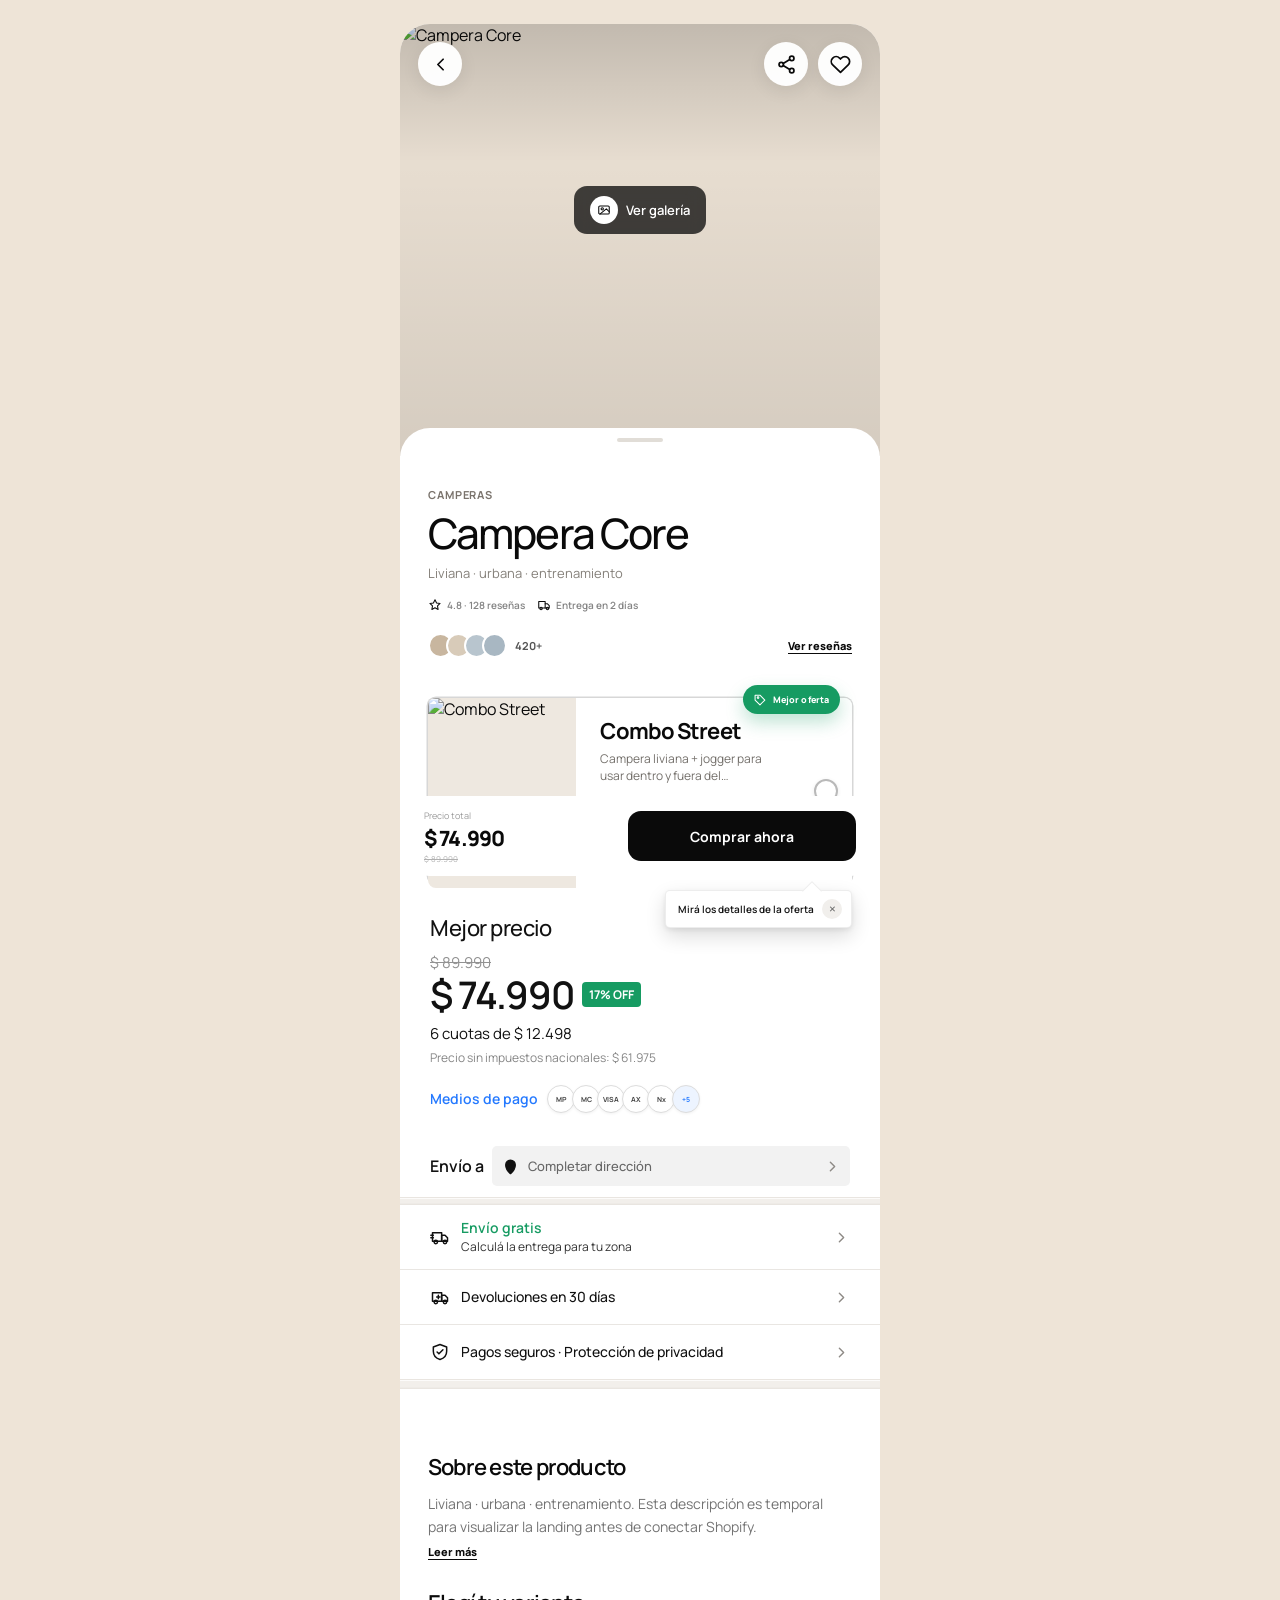
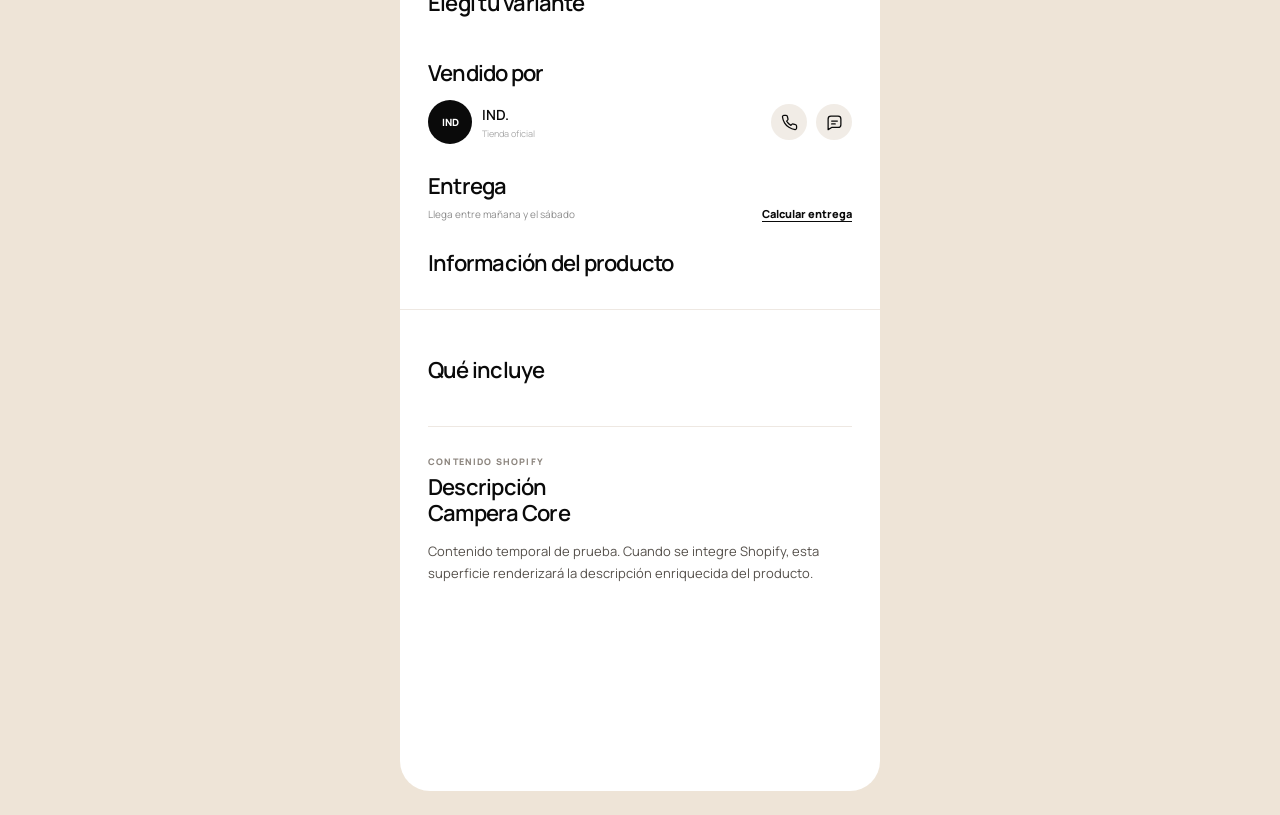
==== commit 0c05bd3a: "feat: persist offer callout in product markup" ====
--- a/product.html
+++ b/product.html
@@ -4,7 +4,7 @@
   <meta charset="utf-8" />
   <meta name="viewport" content="width=device-width, initial-scale=1, viewport-fit=cover" />
   <meta name="theme-color" content="#eee4d7" />
-  <meta name="indumentary-build" content="20261031-2200" />
+  <meta name="indumentary-build" content="20261101-1832" />
   <title>Campera Core · Indumentary</title>
   <meta name="description" content="Detalle de producto de Indumentary, preparado para Shopify y Protocol Data." />
   <link rel="preconnect" href="https://fonts.googleapis.com" />
@@ -14,6 +14,7 @@
   <link rel="stylesheet" href="./css/product.css?v=20261030-1812" />
   <link rel="stylesheet" href="./css/product-support-camping.css?v=20261030-1812" />
   <link rel="stylesheet" href="./css/product-combos-v1.css?v=20261031-2145" />
+  <link rel="stylesheet" href="./css/product-offer-callout-v1.css?v=20261101-1832" />
 </head>
 <body class="product-body">
   <div class="product-shell">
@@ -57,37 +58,33 @@
           <article class="product-combo-card" data-combo-id="combo-training" role="button" tabindex="0" aria-pressed="false">
             <div class="product-combo-card__media"><img src="https://images.unsplash.com/photo-1517836357463-d25dfeac3438?auto=format&fit=crop&w=900&q=82" alt="Combo Training" loading="lazy" /></div>
             <div class="product-combo-card__content">
-              <h3>Combo Training</h3>
-              <p>Camiseta técnica + pantalón + medias deportivas.</p>
-              <div class="stars" aria-label="5 de 5 estrellas">★★★★★</div>
+              <h3>Combo Training</h3><p>Camiseta técnica + pantalón + medias deportivas.</p><div class="stars" aria-label="5 de 5 estrellas">★★★★★</div>
               <div class="product-combo-card__price-row"><strong class="product-combo-card__price">$ 89.990</strong><span class="product-combo-card__compare">$ 112.000</span></div>
               <button class="product-combo-card__details" type="button" data-combo-details="combo-training">Ver detalles <svg viewBox="0 0 24 24" aria-hidden="true"><path d="m9 18 6-6-6-6"/></svg></button>
             </div>
           </article>
-
           <article class="product-combo-card" data-combo-id="combo-street" role="button" tabindex="0" aria-pressed="false">
             <span class="product-combo-card__best"><svg viewBox="0 0 24 24" aria-hidden="true"><path d="M20 13 11 22l-9-9V4h9l9 9Z"/><circle cx="7.5" cy="8.5" r="1.5"/></svg>Mejor oferta</span>
             <div class="product-combo-card__media"><img src="https://images.unsplash.com/photo-1523398002811-999ca8dec234?auto=format&fit=crop&w=900&q=82" alt="Combo Street" loading="lazy" /></div>
             <div class="product-combo-card__content">
-              <h3>Combo Street</h3>
-              <p>Campera liviana + jogger para usar dentro y fuera del entrenamiento.</p>
-              <div class="stars" aria-label="5 de 5 estrellas">★★★★★</div>
+              <h3>Combo Street</h3><p>Campera liviana + jogger para usar dentro y fuera del entrenamiento.</p><div class="stars" aria-label="5 de 5 estrellas">★★★★★</div>
               <div class="product-combo-card__price-row"><strong class="product-combo-card__price">$ 124.900</strong><span class="product-combo-card__compare">$ 149.500</span></div>
               <button class="product-combo-card__details" type="button" data-combo-details="combo-street">Ver detalles <svg viewBox="0 0 24 24" aria-hidden="true"><path d="m9 18 6-6-6-6"/></svg></button>
             </div>
           </article>
-
           <article class="product-combo-card" data-combo-id="combo-match" role="button" tabindex="0" aria-pressed="false">
             <div class="product-combo-card__media"><img src="https://images.unsplash.com/photo-1579952363873-27f3bade9f55?auto=format&fit=crop&w=900&q=82" alt="Combo Match Day" loading="lazy" /></div>
             <div class="product-combo-card__content">
-              <h3>Combo Match Day</h3>
-              <p>Camiseta + medias + botines para llegar listo a la cancha.</p>
-              <div class="stars" aria-label="5 de 5 estrellas">★★★★★</div>
+              <h3>Combo Match Day</h3><p>Camiseta + medias + botines para llegar listo a la cancha.</p><div class="stars" aria-label="5 de 5 estrellas">★★★★★</div>
               <div class="product-combo-card__price-row"><strong class="product-combo-card__price">$ 159.900</strong><span class="product-combo-card__compare">$ 188.000</span></div>
               <button class="product-combo-card__details" type="button" data-combo-details="combo-match">Ver detalles <svg viewBox="0 0 24 24" aria-hidden="true"><path d="m9 18 6-6-6-6"/></svg></button>
             </div>
           </article>
         </div>
+        <aside id="offerDetailsCallout" class="offer-details-callout-persistent" aria-live="polite">
+          <span class="offer-details-callout-persistent__text">Mirá los detalles de la oferta</span>
+          <button id="offerDetailsCalloutClose" class="offer-details-callout-persistent__close" type="button" aria-label="Cerrar sugerencia">×</button>
+        </aside>
       </section>
 
       <section class="seller-section">
@@ -108,6 +105,17 @@
     </main>
 
     <div class="purchase-bar"><div class="purchase-price"><span>Precio total</span><strong id="productPrice">$ 74.990</strong><small id="oldPrice">$ 89.990</small></div><button id="addToCart" class="buy-button" type="button">Comprar ahora</button></div>
+
+    <div id="comboDetailBackdrop" class="combo-detail-backdrop" hidden>
+      <section class="combo-detail-sheet" role="dialog" aria-modal="true" aria-labelledby="comboDetailTitle">
+        <div class="combo-detail-sheet__handle" aria-hidden="true"></div>
+        <div class="combo-detail-sheet__top"><div><span>DETALLE DE LA OFERTA</span><h2 id="comboDetailTitle">Combo Street</h2></div><button id="comboDetailClose" class="combo-detail-sheet__close" type="button" aria-label="Cerrar">×</button></div>
+        <div class="combo-detail-sheet__media"><img id="comboDetailImage" alt="" /></div>
+        <p id="comboDetailCopy" class="combo-detail-sheet__copy"></p>
+        <ul id="comboDetailItems" class="combo-detail-sheet__list"></ul>
+        <div class="combo-detail-sheet__footer"><div class="combo-detail-sheet__prices"><strong id="comboDetailPrice"></strong><span id="comboDetailCompare"></span></div><button id="comboDetailSelect" class="combo-detail-sheet__select" type="button">Seleccionar oferta</button></div>
+      </section>
+    </div>
 
     <div id="productSupportBackdrop" class="product-support-backdrop" hidden>
       <section id="productSupportSheet" class="product-support-sheet" role="dialog" aria-modal="true" aria-label="Consulta sobre producto">
@@ -140,7 +148,8 @@
 
   <script defer src="./js/product-runtime-v4.js?v=20261030-1812"></script>
   <script defer src="./js/product-support-camping-v1.js?v=20261030-1812"></script>
-  <script defer src="./js/product-combos-v1.js?v=20261031-2200"></script>
+  <script defer src="./js/product-combos-v1.js?v=20261101-1731"></script>
+  <script defer src="./js/product-offer-callout-v1.js?v=20261101-1832"></script>
   <script defer src="./js/product-commercial-v1.js?v=20261031-2145"></script>
 </body>
 </html>
--- a/css/product-offer-callout-v1.css
+++ b/css/product-offer-callout-v1.css
@@ -0,0 +1,126 @@
+/* Persistent Offer Card width + floating detail callout.
+   Visual structure is owned by HTML/CSS. JS only controls visibility/dismissal. */
+
+body.product-body .product-sheet .offer-section {
+  position: relative;
+  overflow: visible;
+}
+
+body.product-body .product-sheet .offer-section #offerList {
+  position: relative;
+  overflow: visible;
+}
+
+/* The card gets closer to the phone edges without changing its height/aspect. */
+body.product-body .product-sheet .offer-section #offerList .product-combo-card-wrap {
+  width: calc(100% + 44px) !important;
+  max-width: none !important;
+  margin-left: -22px !important;
+  margin-right: -22px !important;
+  overflow: visible !important;
+}
+
+body.product-body .product-sheet .offer-section #offerList .product-combo-card-wrap > .product-combo-card {
+  width: 100% !important;
+  max-width: none !important;
+  margin: 0 !important;
+}
+
+/* Fallback before/without JS wrapping: preserve the same visual width. */
+body.product-body .product-sheet .offer-section #offerList > .product-combo-card {
+  width: calc(100% + 44px) !important;
+  max-width: none !important;
+  margin-left: -22px !important;
+  margin-right: -22px !important;
+}
+
+/* Retire the previous runtime-created hint so only the persistent one can show. */
+html body.product-body .product-sheet .offer-section .offer-details-callout-v6 {
+  display: none !important;
+}
+
+.offer-details-callout-persistent {
+  position: absolute;
+  z-index: 120;
+  top: calc(100% + 7px);
+  right: -22px;
+  display: flex;
+  min-height: 36px;
+  align-items: center;
+  gap: 8px;
+  padding: 8px 9px 8px 12px;
+  border: 1px solid rgba(0, 0, 0, .07);
+  border-radius: 5px;
+  background: #fff;
+  color: #111;
+  box-shadow: 0 8px 20px rgba(0, 0, 0, .14), 0 2px 5px rgba(0, 0, 0, .07);
+  font-family: "Manrope", system-ui, -apple-system, BlinkMacSystemFont, "Segoe UI", sans-serif;
+  opacity: 0;
+  pointer-events: none;
+  transform: translateY(5px);
+  transition: opacity 160ms ease, transform 160ms ease;
+  white-space: nowrap;
+}
+
+.offer-details-callout-persistent.is-visible {
+  opacity: 1;
+  pointer-events: auto;
+  transform: translateY(0);
+}
+
+.offer-details-callout-persistent[hidden] {
+  display: none !important;
+}
+
+.offer-details-callout-persistent::before {
+  content: "";
+  position: absolute;
+  top: -7px;
+  right: 32px;
+  width: 13px;
+  height: 13px;
+  border-top: 1px solid rgba(0, 0, 0, .07);
+  border-left: 1px solid rgba(0, 0, 0, .07);
+  background: #fff;
+  transform: rotate(45deg);
+}
+
+.offer-details-callout-persistent__text {
+  position: relative;
+  z-index: 1;
+  font-size: 10px;
+  font-weight: 600;
+  line-height: 1.2;
+}
+
+.offer-details-callout-persistent__close {
+  position: relative;
+  z-index: 1;
+  display: grid;
+  width: 20px;
+  height: 20px;
+  flex: 0 0 20px;
+  place-items: center;
+  padding: 0;
+  border: 0;
+  border-radius: 50%;
+  background: #f1efec;
+  color: #666;
+  cursor: pointer;
+  font-family: inherit;
+  font-size: 14px;
+  line-height: 1;
+}
+
+@media (min-width: 721px) {
+  body.product-body .product-sheet .offer-section #offerList .product-combo-card-wrap,
+  body.product-body .product-sheet .offer-section #offerList > .product-combo-card {
+    width: 100% !important;
+    margin-left: auto !important;
+    margin-right: auto !important;
+  }
+
+  .offer-details-callout-persistent {
+    right: 0;
+  }
+}
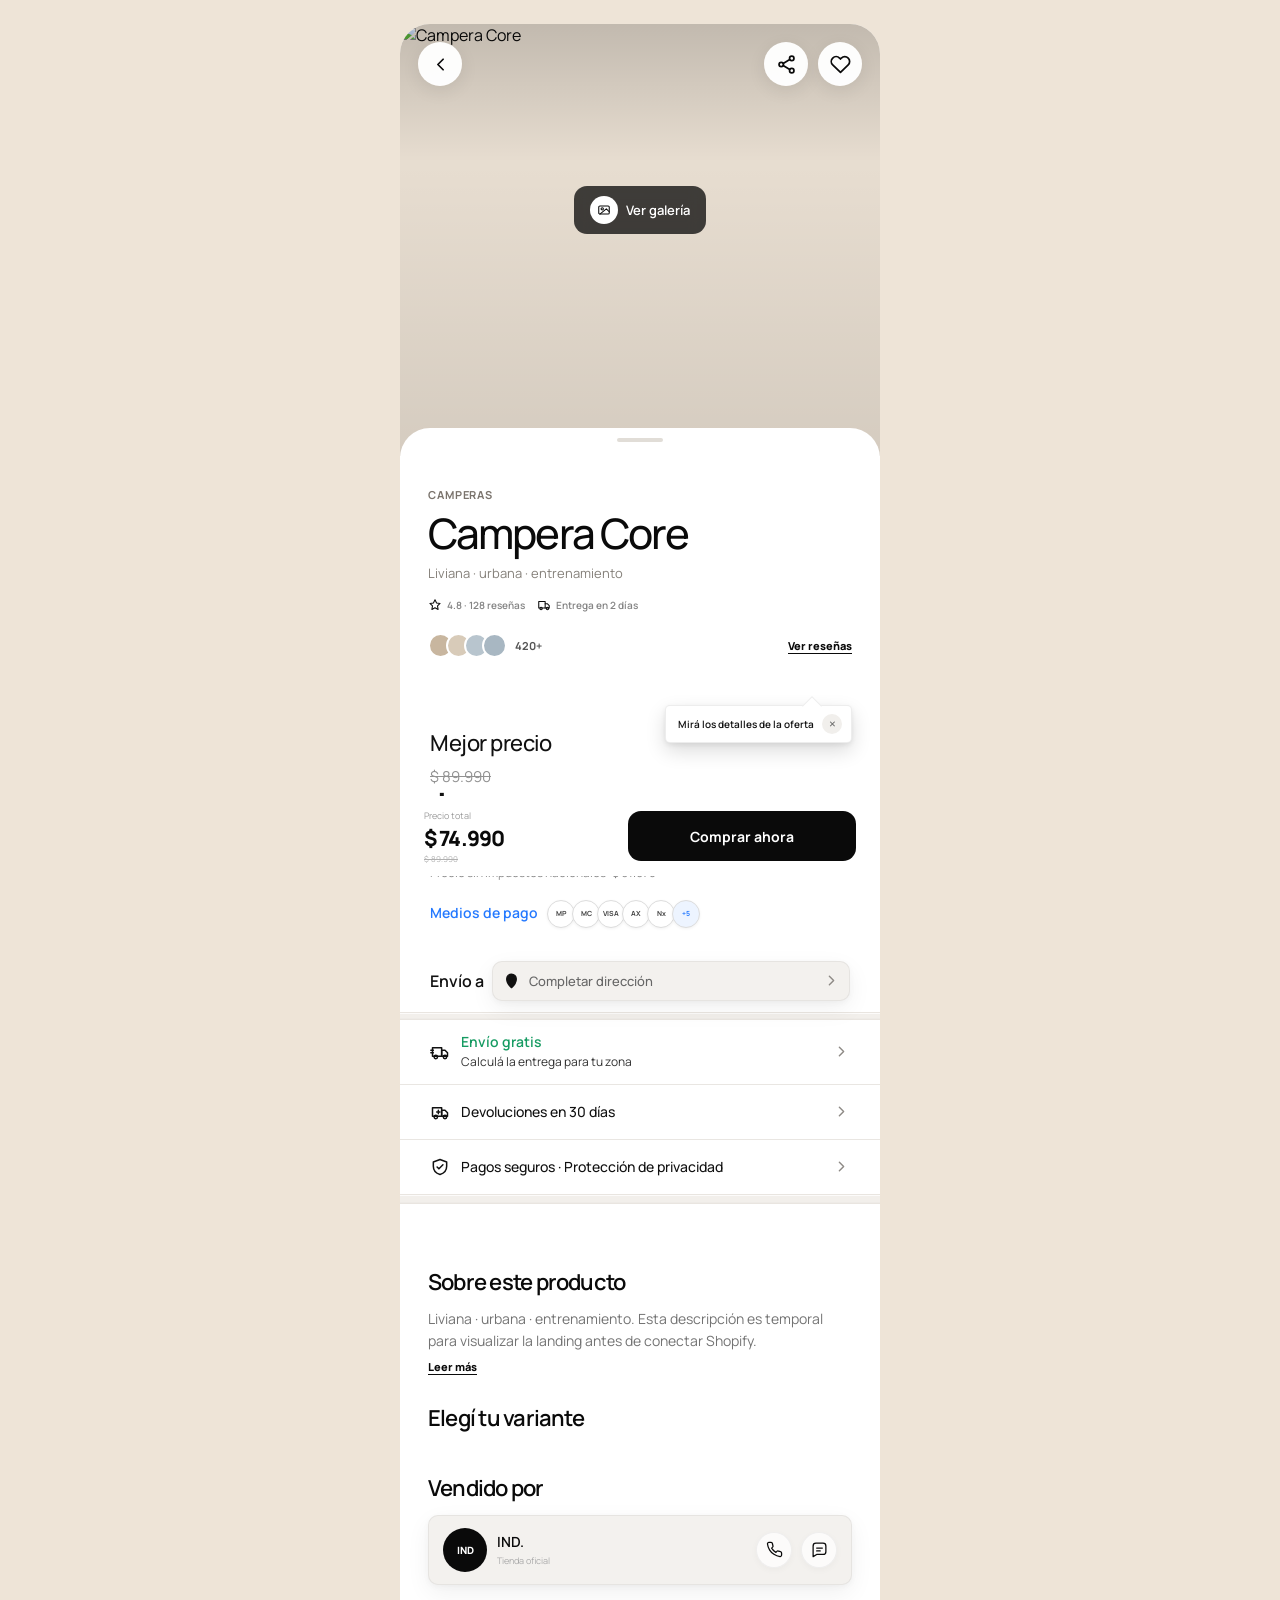
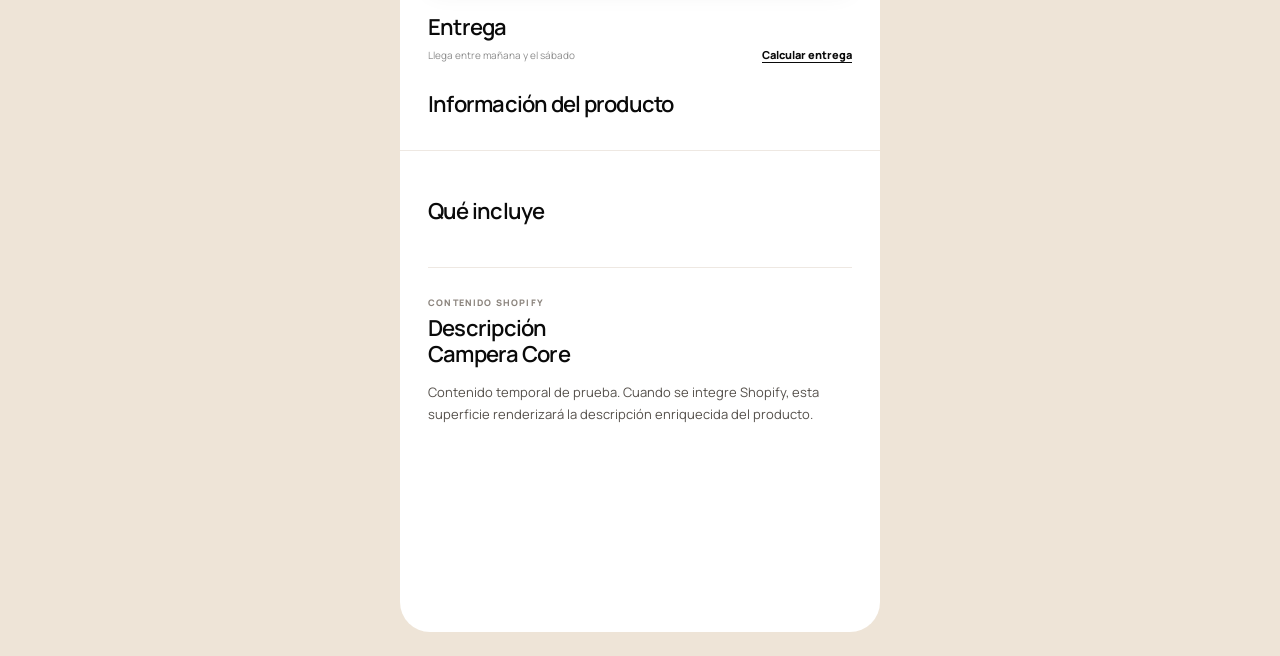
==== commit e134e59f: "feat: wire stable offer controller policy sheet and visual refinements" ====
--- a/product.html
+++ b/product.html
@@ -4,7 +4,7 @@
   <meta charset="utf-8" />
   <meta name="viewport" content="width=device-width, initial-scale=1, viewport-fit=cover" />
   <meta name="theme-color" content="#eee4d7" />
-  <meta name="indumentary-build" content="20261101-1832" />
+  <meta name="indumentary-build" content="20261102-0145" />
   <title>Campera Core · Indumentary</title>
   <meta name="description" content="Detalle de producto de Indumentary, preparado para Shopify y Protocol Data." />
   <link rel="preconnect" href="https://fonts.googleapis.com" />
@@ -15,6 +15,7 @@
   <link rel="stylesheet" href="./css/product-support-camping.css?v=20261030-1812" />
   <link rel="stylesheet" href="./css/product-combos-v1.css?v=20261031-2145" />
   <link rel="stylesheet" href="./css/product-offer-callout-v1.css?v=20261101-1832" />
+  <link rel="stylesheet" href="./css/product-refinements-v1.css?v=20261102-0145" />
 </head>
 <body class="product-body">
   <div class="product-shell">
@@ -148,8 +149,9 @@
 
   <script defer src="./js/product-runtime-v4.js?v=20261030-1812"></script>
   <script defer src="./js/product-support-camping-v1.js?v=20261030-1812"></script>
-  <script defer src="./js/product-combos-v1.js?v=20261101-1731"></script>
+  <script defer src="./js/product-combos-controller-v2.js?v=20261102-0145"></script>
   <script defer src="./js/product-offer-callout-v1.js?v=20261101-1832"></script>
   <script defer src="./js/product-commercial-v1.js?v=20261031-2145"></script>
+  <script defer src="./js/product-policies-v1.js?v=20261102-0145"></script>
 </body>
 </html>
--- a/css/product-refinements-v1.css
+++ b/css/product-refinements-v1.css
@@ -0,0 +1,198 @@
+/* PRODUCT PAGE REFINEMENTS — approved visual polish */
+
+:root {
+  --surface-pastel: #f3f1ee;
+  --surface-pastel-border: rgba(17, 17, 17, .06);
+  --surface-pastel-shadow: 0 8px 24px rgba(17, 17, 17, .06), 0 2px 6px rgba(17, 17, 17, .035);
+}
+
+/* Seller identity + support actions: one calm pastel container. */
+.seller-row {
+  padding: 12px 14px;
+  border: 1px solid var(--surface-pastel-border);
+  border-radius: 10px;
+  background: var(--surface-pastel);
+  box-shadow: var(--surface-pastel-shadow);
+}
+
+.seller-actions button {
+  border: 1px solid rgba(17,17,17,.05);
+  background: rgba(255,255,255,.72);
+  box-shadow: 0 2px 7px rgba(17,17,17,.035);
+}
+
+/* Same visual language for the registered-address container only.
+   Behavior and location state remain owned by product-commercial-v1.js. */
+.product-commercial-body .commercial-address-row__button {
+  border: 1px solid var(--surface-pastel-border) !important;
+  border-radius: 10px !important;
+  background: var(--surface-pastel) !important;
+  box-shadow: var(--surface-pastel-shadow) !important;
+}
+
+.product-commercial-body .commercial-address-row__button:active {
+  background: #ece9e5 !important;
+}
+
+/* Dynamic policy sheet: only Returns and Payments/Privacy use this surface. */
+.product-policy-backdrop {
+  position: fixed;
+  z-index: 290;
+  inset: 0;
+  display: flex;
+  align-items: flex-end;
+  justify-content: center;
+  background: rgba(17,17,17,.38);
+  opacity: 0;
+  transition: opacity 180ms ease;
+}
+
+.product-policy-backdrop[hidden] {
+  display: none !important;
+}
+
+.product-policy-backdrop.is-open {
+  opacity: 1;
+}
+
+.product-policy-sheet {
+  width: min(100%, 720px);
+  max-height: min(88vh, 820px);
+  overflow-y: auto;
+  padding: 10px 22px calc(28px + env(safe-area-inset-bottom));
+  border-radius: 28px 28px 0 0;
+  background: #fff;
+  color: #111;
+  box-shadow: 0 -14px 42px rgba(0,0,0,.10);
+  transform: translateY(26px);
+  transition: transform 180ms ease;
+  font-family: "Manrope", system-ui, -apple-system, BlinkMacSystemFont, "Segoe UI", sans-serif;
+}
+
+.product-policy-backdrop.is-open .product-policy-sheet {
+  transform: translateY(0);
+}
+
+.product-policy-sheet__handle {
+  width: 44px;
+  height: 5px;
+  margin: 0 auto 18px;
+  border-radius: 999px;
+  background: #d8d4cf;
+}
+
+.product-policy-sheet__top {
+  display: grid;
+  grid-template-columns: minmax(0, 1fr) 38px;
+  gap: 14px;
+  align-items: start;
+}
+
+.product-policy-sheet__eyebrow {
+  display: block;
+  color: #8b857f;
+  font-size: 10px;
+  font-weight: 600;
+  letter-spacing: .12em;
+}
+
+.product-policy-sheet__top h2 {
+  margin: 6px 0 0;
+  font-size: clamp(27px, 7vw, 34px);
+  font-weight: 600;
+  line-height: 1.08;
+  letter-spacing: -.035em;
+}
+
+.product-policy-sheet__close {
+  display: grid;
+  width: 38px;
+  height: 38px;
+  place-items: center;
+  border: 0;
+  border-radius: 50%;
+  background: var(--surface-pastel);
+  color: #444;
+  cursor: pointer;
+  font-size: 22px;
+}
+
+.product-policy-sheet__intro {
+  margin: 14px 0 0;
+  color: #605b56;
+  font-size: 14px;
+  font-weight: 400;
+  line-height: 1.55;
+}
+
+.product-policy-sheet__sections {
+  display: grid;
+  gap: 10px;
+  margin-top: 20px;
+}
+
+.product-policy-card {
+  padding: 15px 16px;
+  border: 1px solid rgba(17,17,17,.055);
+  border-radius: 12px;
+  background: linear-gradient(135deg, #f5f1ec 0%, #f1f4ef 100%);
+}
+
+.product-policy-card h3 {
+  margin: 0;
+  font-size: 15px;
+  font-weight: 600;
+  line-height: 1.3;
+}
+
+.product-policy-card p {
+  margin: 7px 0 0;
+  color: #66615c;
+  font-size: 12px;
+  font-weight: 400;
+  line-height: 1.55;
+}
+
+.product-policy-sheet__source {
+  display: flex;
+  align-items: center;
+  justify-content: space-between;
+  gap: 16px;
+  margin-top: 18px;
+  padding: 12px 14px;
+  border-radius: 10px;
+  background: #eef3f8;
+}
+
+.product-policy-sheet__source span,
+.product-policy-sheet__source strong {
+  display: block;
+}
+
+.product-policy-sheet__source span {
+  color: #777;
+  font-size: 10px;
+  font-weight: 400;
+}
+
+.product-policy-sheet__source strong {
+  color: #111;
+  font-size: 12px;
+  font-weight: 600;
+  text-align: right;
+}
+
+.product-policy-sheet__note {
+  margin: 12px 0 0;
+  color: #99938d;
+  font-size: 10px;
+  font-weight: 400;
+  line-height: 1.45;
+}
+
+@media (min-width: 721px) {
+  .product-policy-sheet {
+    margin-bottom: 24px;
+    border-radius: 28px;
+  }
+}
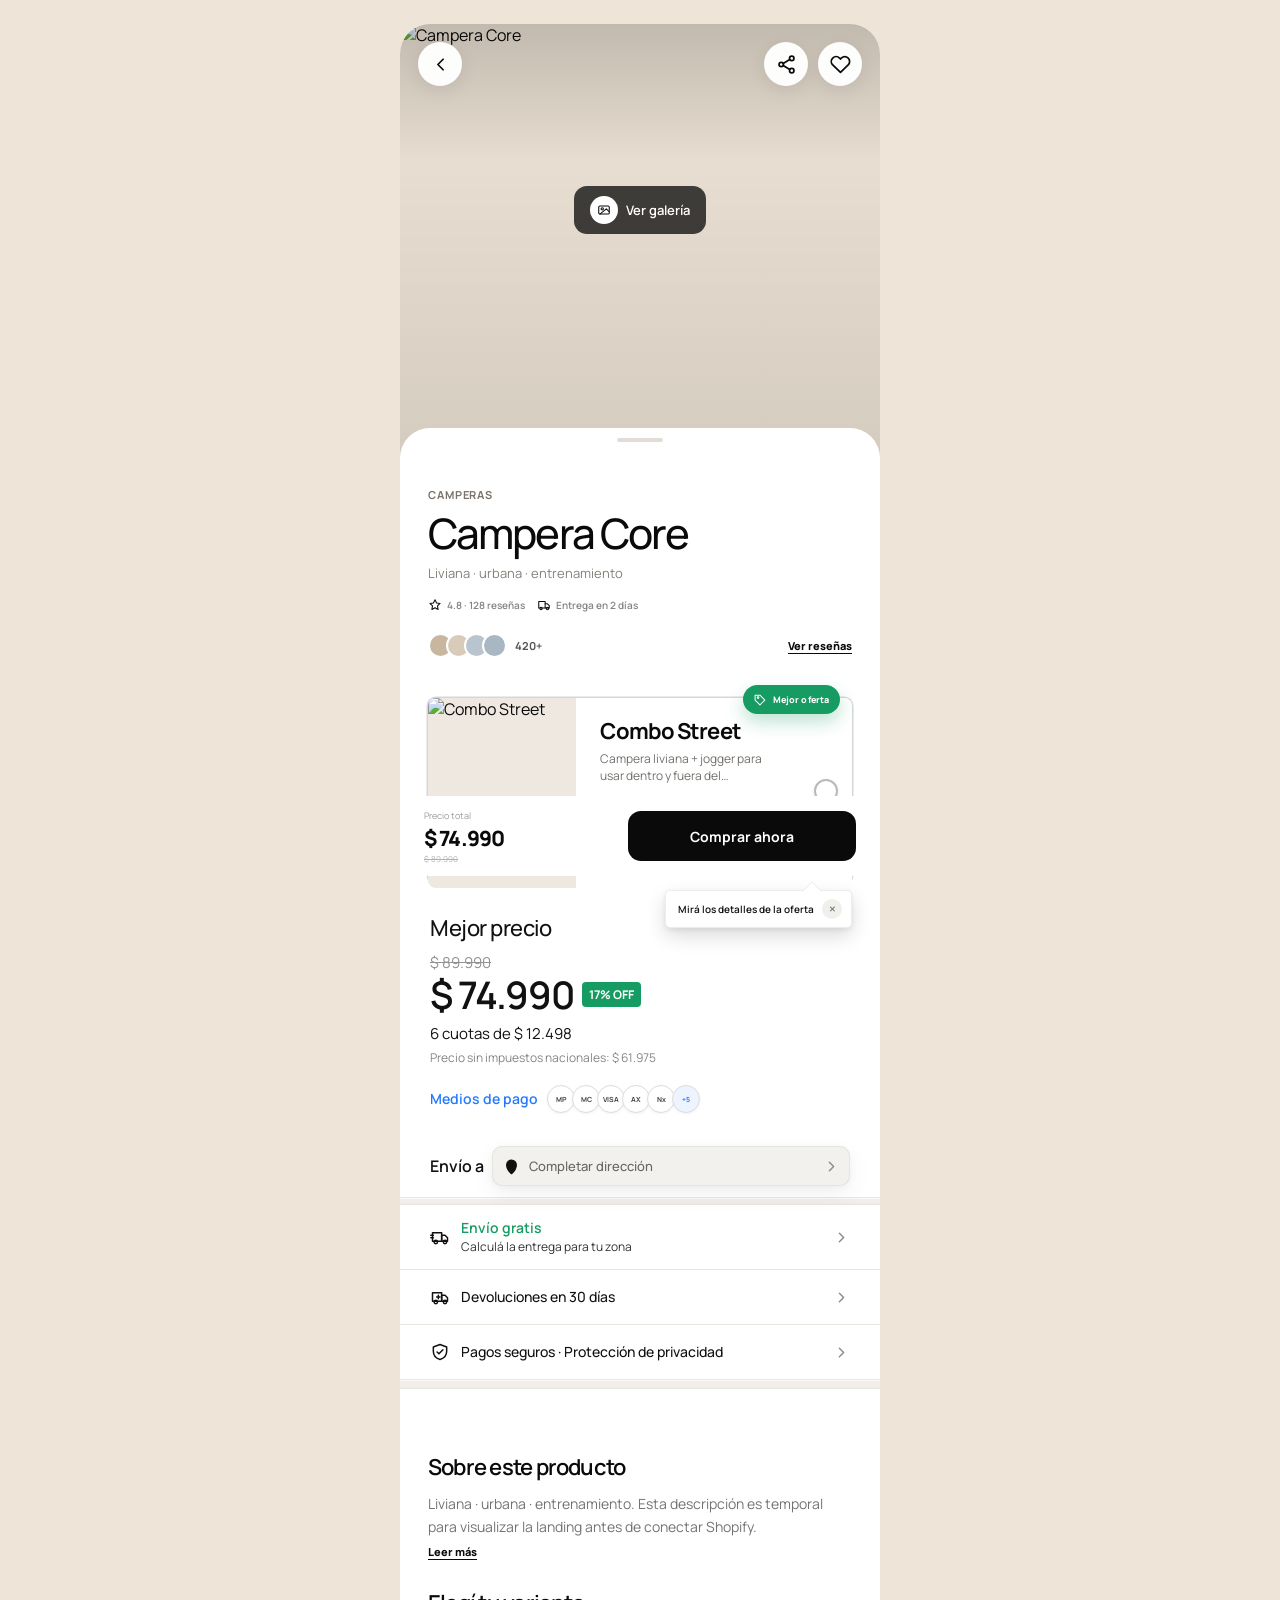
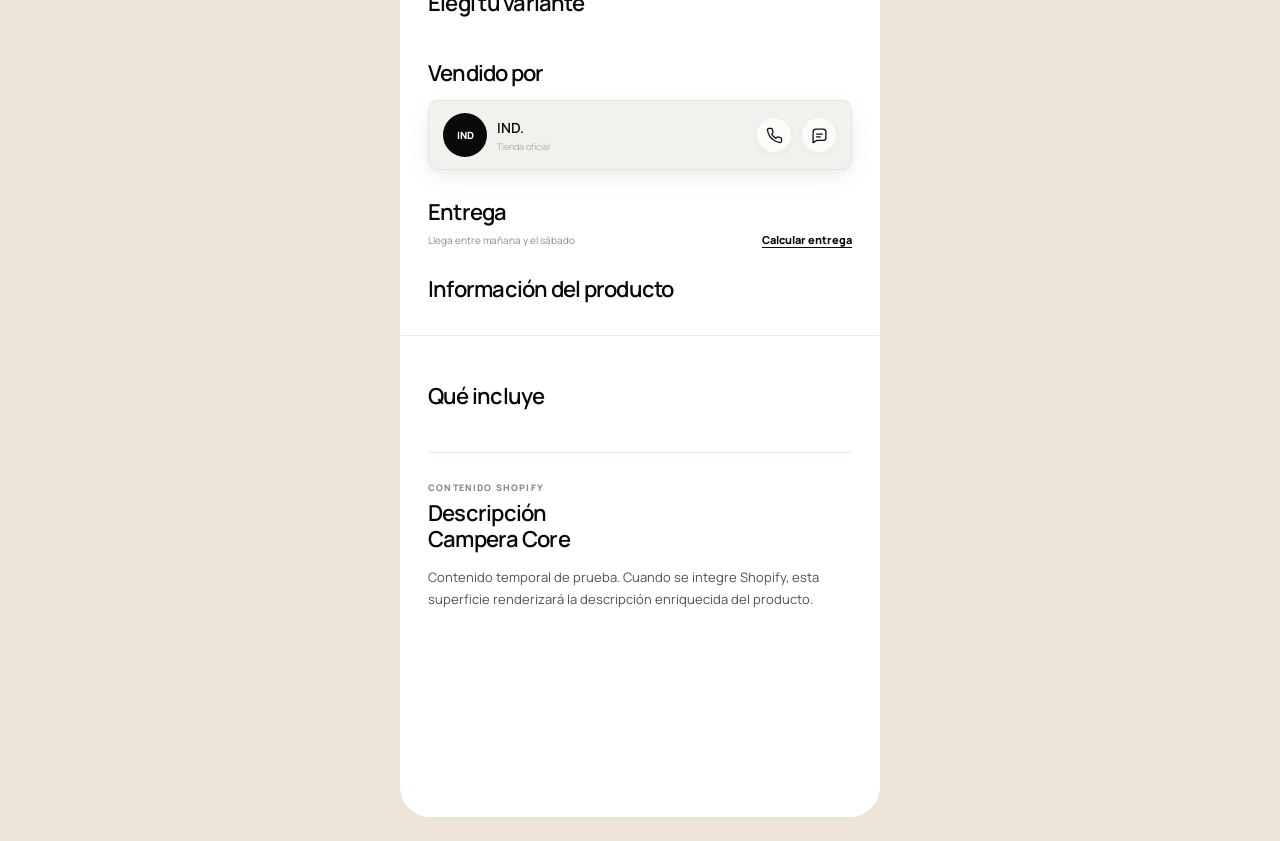
==== commit cec9e4f2: "fix: cache-bust restored offer controller" ====
--- a/product.html
+++ b/product.html
@@ -4,7 +4,7 @@
   <meta charset="utf-8" />
   <meta name="viewport" content="width=device-width, initial-scale=1, viewport-fit=cover" />
   <meta name="theme-color" content="#eee4d7" />
-  <meta name="indumentary-build" content="20261102-0145" />
+  <meta name="indumentary-build" content="20261102-0208" />
   <title>Campera Core · Indumentary</title>
   <meta name="description" content="Detalle de producto de Indumentary, preparado para Shopify y Protocol Data." />
   <link rel="preconnect" href="https://fonts.googleapis.com" />
@@ -149,7 +149,7 @@
 
   <script defer src="./js/product-runtime-v4.js?v=20261030-1812"></script>
   <script defer src="./js/product-support-camping-v1.js?v=20261030-1812"></script>
-  <script defer src="./js/product-combos-controller-v2.js?v=20261102-0145"></script>
+  <script defer src="./js/product-combos-controller-v2.js?v=20261102-0208"></script>
   <script defer src="./js/product-offer-callout-v1.js?v=20261101-1832"></script>
   <script defer src="./js/product-commercial-v1.js?v=20261031-2145"></script>
   <script defer src="./js/product-policies-v1.js?v=20261102-0145"></script>
